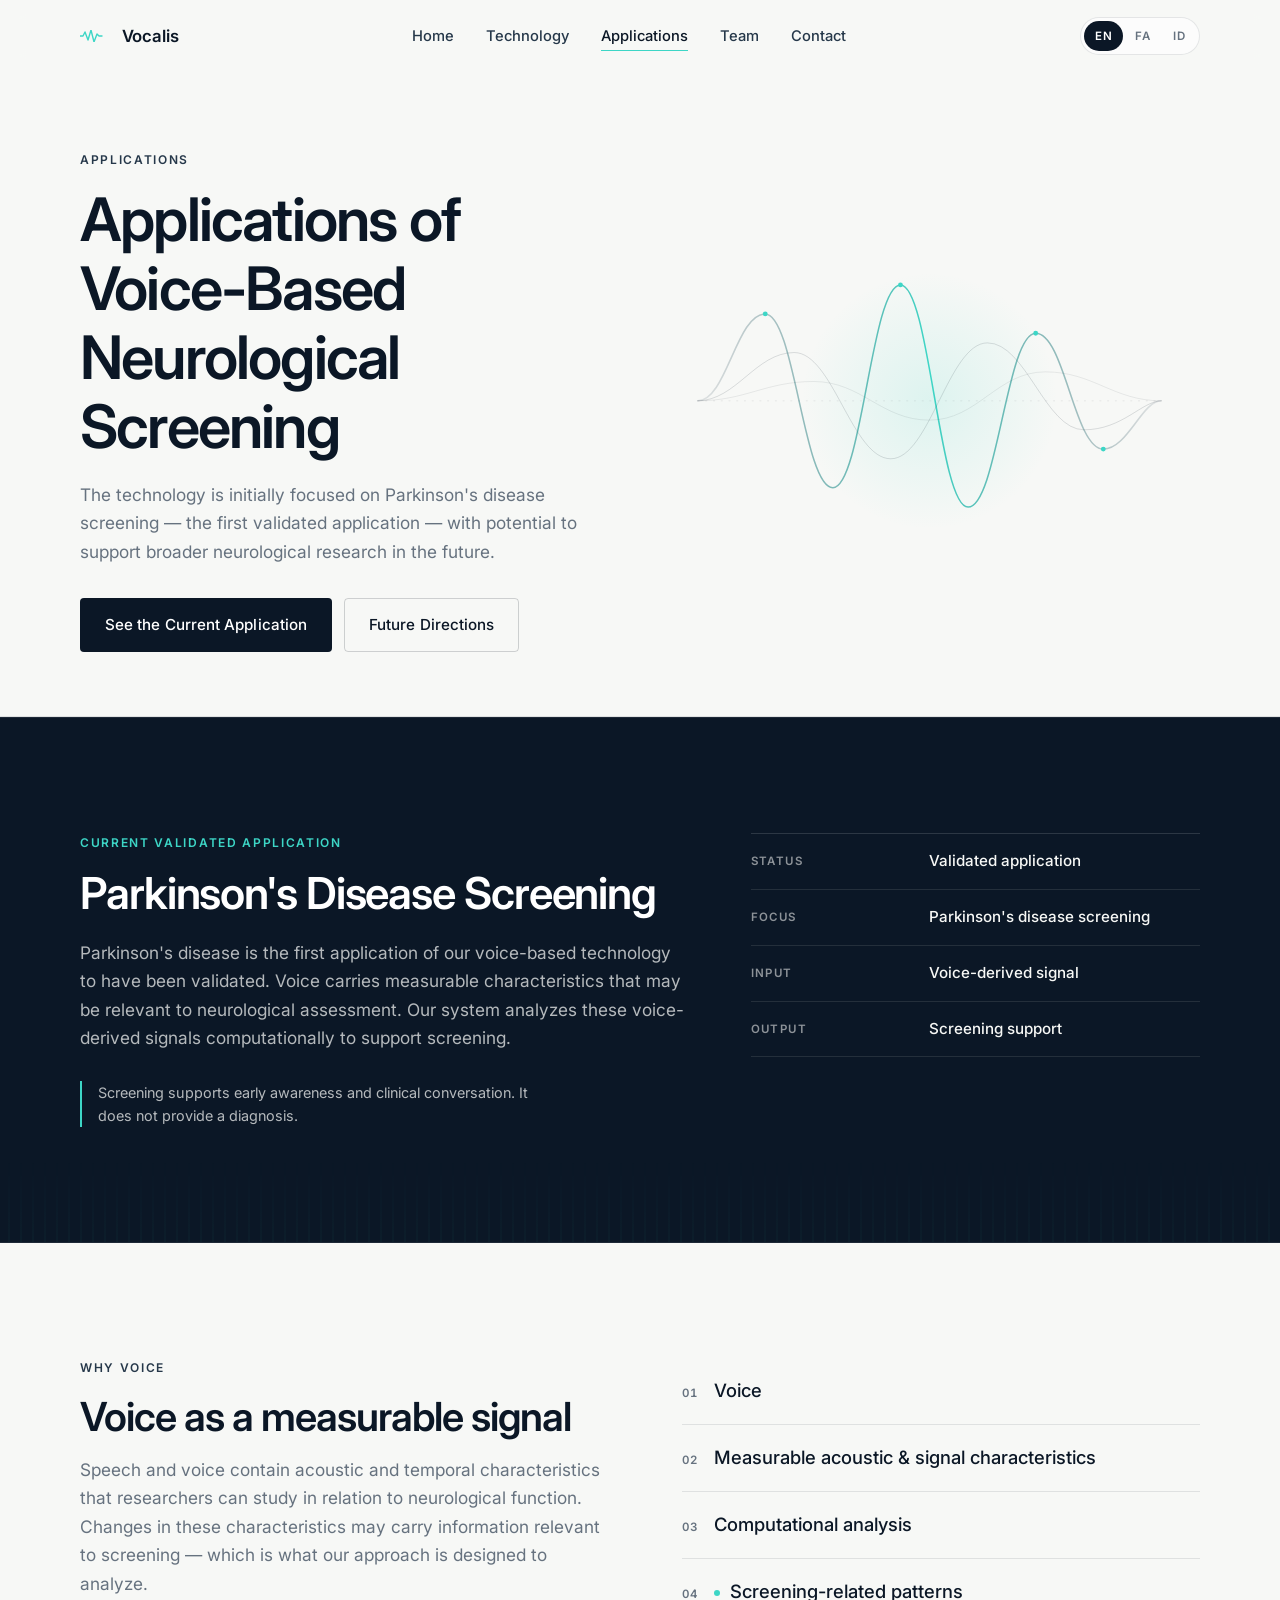
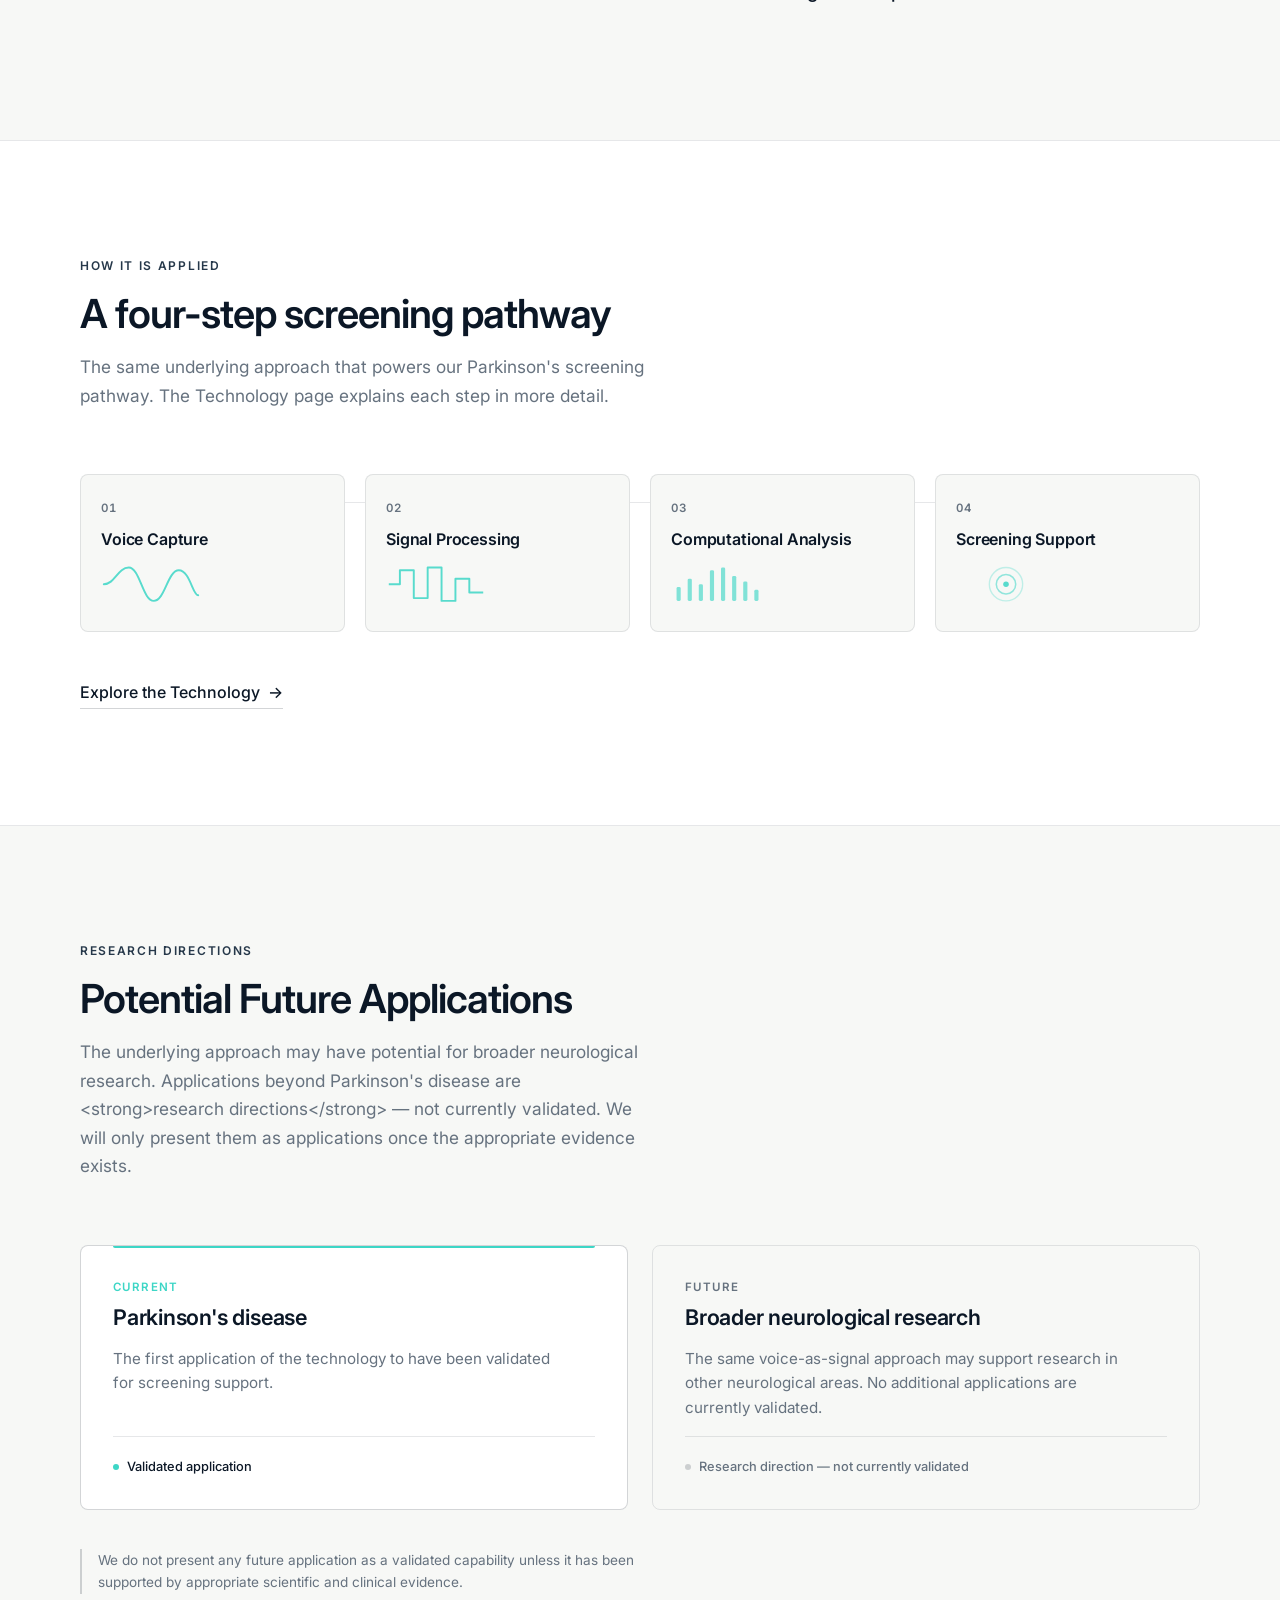
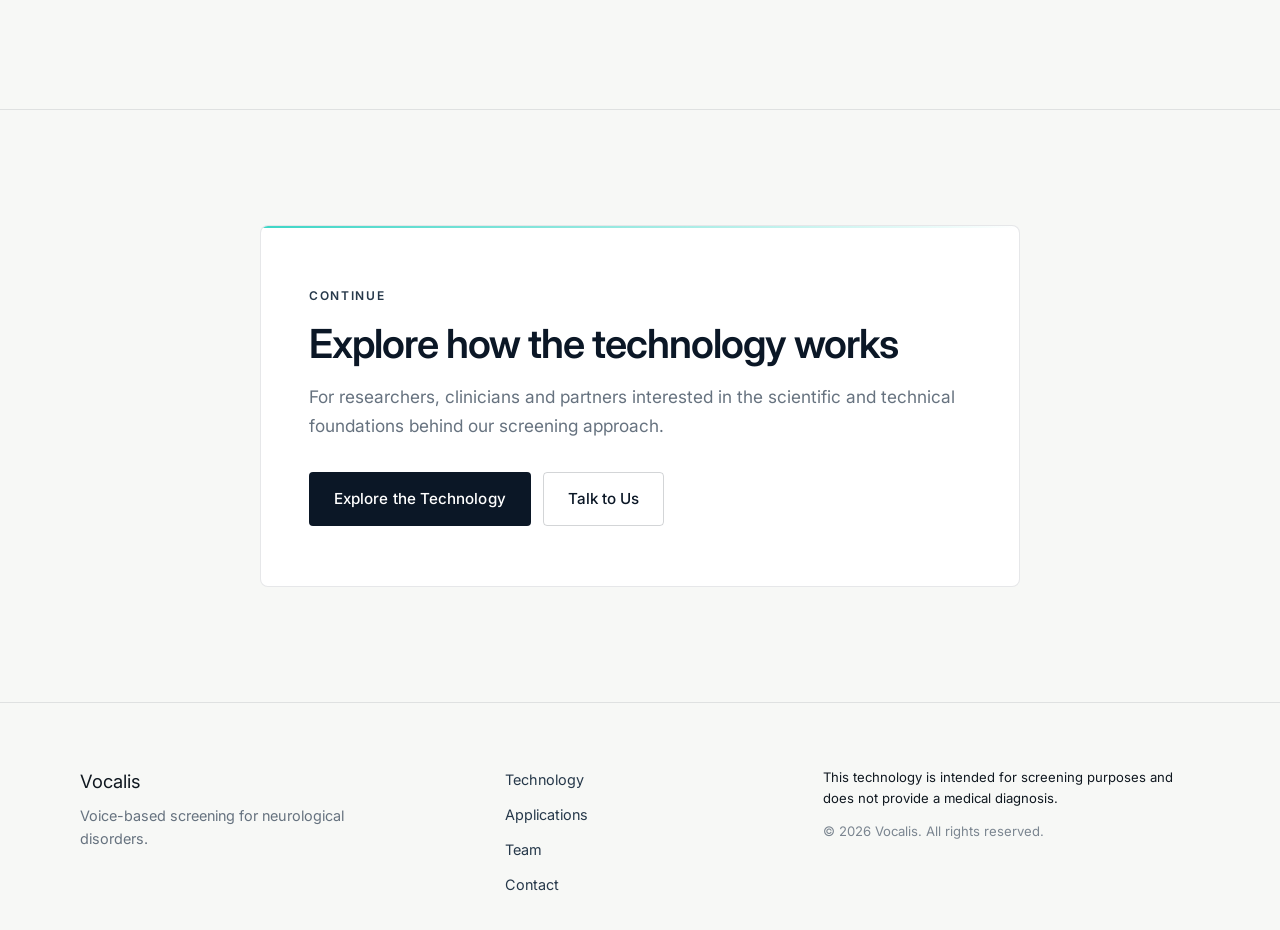
==== applications.html @ fb93f64c "implemented site with multi-language ability" ====
<!DOCTYPE html>
<html lang="en" dir="ltr">
<head>
  <meta charset="UTF-8" />
  <meta name="viewport" content="width=device-width, initial-scale=1.0" />

  <title data-i18n="meta.applicationsTitle">Applications — Voice-Based Neurological Screening</title>
  <meta name="description" data-i18n-attr="content" data-i18n="meta.applicationsDescription"
        content="Parkinson's disease is the first validated application of our voice-based neurological screening technology, with broader neurological research as a future direction." />

  <meta property="og:type" content="website" />
  <meta property="og:title" data-i18n-attr="content" data-i18n="meta.applicationsTitle"
        content="Applications — Voice-Based Neurological Screening" />
  <meta property="og:description" data-i18n-attr="content" data-i18n="meta.applicationsDescription"
        content="Parkinson's disease is the first validated application, with broader neurological research as a future direction." />
  <meta property="og:image" content="/assets/og-cover.png" />
  <meta name="twitter:card" content="summary_large_image" />

  <link rel="preconnect" href="https://fonts.googleapis.com" />
  <link rel="preconnect" href="https://fonts.gstatic.com" crossorigin />
  <link
    href="https://fonts.googleapis.com/css2?family=Inter:wght@400;500;600;700&family=Vazirmatn:wght@400;500;600;700&display=swap"
    rel="stylesheet"
  />

  <link rel="stylesheet" href="/css/global.css" />
  <link rel="stylesheet" href="/css/applications.css" />
</head>

<body>
  <a class="skip-link" href="#main" data-i18n="a11y.skip">Skip to content</a>

  <header class="site-header" id="siteHeader">
    <div class="container header-inner">
      <a class="brand" href="/" aria-label="Home">
        <span class="brand-mark" aria-hidden="true">
          <svg viewBox="0 0 32 12" width="32" height="12" fill="none">
            <path d="M0 6h3l2-4 3 8 3-10 3 12 3-8 2 2h3" stroke="currentColor" stroke-width="1.4" stroke-linecap="round" stroke-linejoin="round"/>
          </svg>
        </span>
        <span class="brand-name">Vocalis</span>
      </a>

      <nav class="primary-nav" aria-label="Primary">
        <ul class="nav-list">
          <li><a href="/" data-i18n="nav.home">Home</a></li>
          <li><a href="/technology.html" data-i18n="nav.technology">Technology</a></li>
          <li><a href="/applications.html" data-i18n="nav.applications" aria-current="page">Applications</a></li>
          <li><a href="/team.html" data-i18n="nav.team">Team</a></li>
          <li><a href="/contact.html" data-i18n="nav.contact">Contact</a></li>
        </ul>
      </nav>

      <div class="header-actions">
        <div class="lang-switcher" role="group" aria-label="Language">
          <button type="button" class="lang-btn" data-lang="en" aria-pressed="true">EN</button>
          <button type="button" class="lang-btn" data-lang="fa" aria-pressed="false">FA</button>
          <button type="button" class="lang-btn" data-lang="id" aria-pressed="false">ID</button>
        </div>

        <button
          type="button"
          class="menu-toggle"
          id="menuToggle"
          aria-expanded="false"
          aria-controls="mobileMenu"
          aria-label="Menu"
        >
          <span></span><span></span><span></span>
        </button>
      </div>
    </div>

    <div class="mobile-menu" id="mobileMenu" hidden>
      <nav aria-label="Mobile">
        <ul>
          <li><a href="/" data-i18n="nav.home">Home</a></li>
          <li><a href="/technology.html" data-i18n="nav.technology">Technology</a></li>
          <li><a href="/applications.html" data-i18n="nav.applications" aria-current="page">Applications</a></li>
          <li><a href="/team.html" data-i18n="nav.team">Team</a></li>
          <li><a href="/contact.html" data-i18n="nav.contact">Contact</a></li>
        </ul>
      </nav>
    </div>
  </header>

  <main id="main">

    <!-- 1. HERO -->
    <section class="apps-hero" aria-labelledby="apps-hero-title">
      <div class="container apps-hero-inner">
        <div class="apps-hero-copy">
          <p class="eyebrow" data-i18n="applications.hero.eyebrow">Applications</p>
          <h1 id="apps-hero-title" data-i18n="applications.hero.title">
            Applications of Voice-Based Neurological Screening
          </h1>
          <p class="lead" data-i18n="applications.hero.description">
            The technology is initially focused on Parkinson's disease screening — the first
            validated application — with potential to support broader neurological research
            in the future.
          </p>

          <div class="apps-hero-actions">
            <a class="btn btn-primary" href="#current-application" data-i18n="applications.hero.ctaPrimary">
              See the Current Application
            </a>
            <a class="btn btn-ghost" href="#future-directions" data-i18n="applications.hero.ctaSecondary">
              Future Directions
            </a>
          </div>
        </div>

        <div class="apps-hero-visual" aria-hidden="true">
          <svg class="apps-signal" viewBox="0 0 560 420" preserveAspectRatio="xMidYMid meet">
            <defs>
              <linearGradient id="appsGrad" x1="0" y1="0" x2="1" y2="0">
                <stop offset="0%"   stop-color="#26384A" stop-opacity="0.10" />
                <stop offset="50%"  stop-color="#3DD6C6" stop-opacity="1" />
                <stop offset="100%" stop-color="#26384A" stop-opacity="0.10" />
              </linearGradient>
              <radialGradient id="appsGlow" cx="50%" cy="50%" r="50%">
                <stop offset="0%"  stop-color="#3DD6C6" stop-opacity="0.14" />
                <stop offset="70%" stop-color="#3DD6C6" stop-opacity="0" />
              </radialGradient>
            </defs>

            <circle cx="280" cy="210" r="190" fill="url(#appsGlow)" />

            <!-- baseline -->
            <line x1="40" y1="210" x2="520" y2="210" stroke="#0B1726" stroke-opacity="0.08" stroke-dasharray="2 6" />

            <!-- main signal -->
            <path class="app-wave app-wave-1"
              d="M40,210 C70,210 80,120 110,120 C140,120 150,300 180,300 C210,300 220,90 250,90 C280,90 290,320 320,320 C350,320 360,140 390,140 C420,140 430,260 460,260 C485,260 500,210 520,210"
              fill="none" stroke="url(#appsGrad)" stroke-width="1.6" stroke-linecap="round" />

            <!-- echo lines -->
            <path class="app-wave app-wave-2"
              d="M40,210 C80,210 100,160 140,160 C180,160 200,270 240,270 C280,270 300,150 340,150 C380,150 400,240 440,240 C480,240 500,210 520,210"
              fill="none" stroke="#0B1726" stroke-opacity="0.14" stroke-width="1" stroke-linecap="round" />

            <path class="app-wave app-wave-3"
              d="M40,210 C90,210 110,190 160,190 C210,190 230,230 280,230 C330,230 350,180 400,180 C450,180 470,210 520,210"
              fill="none" stroke="#0B1726" stroke-opacity="0.08" stroke-width="1" stroke-linecap="round" />

            <!-- sample nodes -->
            <circle cx="110" cy="120" r="2.5" fill="#3DD6C6" />
            <circle cx="250" cy="90"  r="2.5" fill="#3DD6C6" />
            <circle cx="390" cy="140" r="2.5" fill="#3DD6C6" />
            <circle cx="460" cy="260" r="2.5" fill="#3DD6C6" />
          </svg>
        </div>
      </div>
    </section>

    <!-- 2. CURRENT VALIDATED APPLICATION (dark contrast anchor) -->
    <section class="apps-current reveal" id="current-application" aria-labelledby="current-title">
      <div class="container apps-current-inner">
        <div class="apps-current-copy">
          <p class="eyebrow eyebrow--accent" data-i18n="applications.current.eyebrow">
            Current Validated Application
          </p>
          <h2 id="current-title" data-i18n="applications.current.title">
            Parkinson's Disease Screening
          </h2>
          <p class="lead lead--onDark" data-i18n="applications.current.description">
            Parkinson's disease is the first application of our voice-based technology to
            have been validated. Voice carries measurable characteristics that may be
            relevant to neurological assessment. Our system analyzes these voice-derived
            signals computationally to support screening.
          </p>
          <p class="apps-current-note" data-i18n="applications.current.note">
            Screening supports early awareness and clinical conversation. It does not
            provide a diagnosis.
          </p>
        </div>

        <div class="apps-current-meta" role="list" aria-label="Application summary">
          <div class="meta-row" role="listitem">
            <span class="meta-key" data-i18n="applications.current.metaStatusKey">Status</span>
            <span class="meta-val" data-i18n="applications.current.metaStatusValue">Validated application</span>
          </div>
          <div class="meta-row" role="listitem">
            <span class="meta-key" data-i18n="applications.current.metaFocusKey">Focus</span>
            <span class="meta-val" data-i18n="applications.current.metaFocusValue">Parkinson's disease screening</span>
          </div>
          <div class="meta-row" role="listitem">
            <span class="meta-key" data-i18n="applications.current.metaInputKey">Input</span>
            <span class="meta-val" data-i18n="applications.current.metaInputValue">Voice-derived signal</span>
          </div>
          <div class="meta-row" role="listitem">
            <span class="meta-key" data-i18n="applications.current.metaOutputKey">Output</span>
            <span class="meta-val" data-i18n="applications.current.metaOutputValue">Screening support</span>
          </div>
        </div>
      </div>
    </section>

    <!-- 3. WHY VOICE / WHY PARKINSON'S -->
    <section class="apps-why reveal" aria-labelledby="why-title">
      <div class="container">
        <div class="apps-why-inner">
          <div class="apps-why-copy">
            <p class="eyebrow" data-i18n="applications.whyVoice.eyebrow">Why Voice</p>
            <h2 id="why-title" data-i18n="applications.whyVoice.title">
              Voice as a measurable signal
            </h2>
            <p class="lead" data-i18n="applications.whyVoice.description">
              Speech and voice contain acoustic and temporal characteristics that
              researchers can study in relation to neurological function. Changes in these
              characteristics may carry information relevant to screening — which is what
              our approach is designed to analyze.
            </p>
          </div>

          <ol class="why-chain" aria-label="Voice to screening-related patterns">
            <li class="chain-node">
              <span class="chain-index">01</span>
              <span class="chain-label" data-i18n="applications.whyVoice.chain1">Voice</span>
            </li>
            <li class="chain-connector" aria-hidden="true"></li>
            <li class="chain-node">
              <span class="chain-index">02</span>
              <span class="chain-label" data-i18n="applications.whyVoice.chain2">
                Measurable acoustic &amp; signal characteristics
              </span>
            </li>
            <li class="chain-connector" aria-hidden="true"></li>
            <li class="chain-node">
              <span class="chain-index">03</span>
              <span class="chain-label" data-i18n="applications.whyVoice.chain3">Computational analysis</span>
            </li>
            <li class="chain-connector" aria-hidden="true"></li>
            <li class="chain-node chain-node--accent">
              <span class="chain-index">04</span>
              <span class="chain-label" data-i18n="applications.whyVoice.chain4">
                Screening-related patterns
              </span>
            </li>
          </ol>
        </div>
      </div>
    </section>

    <!-- 4. HOW THE TECHNOLOGY IS APPLIED -->
    <section class="apps-workflow reveal" aria-labelledby="workflow-title">
      <div class="container">
        <div class="section-head">
          <p class="eyebrow" data-i18n="applications.workflow.eyebrow">How It Is Applied</p>
          <h2 id="workflow-title" data-i18n="applications.workflow.title">
            A four-step screening pathway
          </h2>
          <p class="lead narrow" data-i18n="applications.workflow.description">
            The same underlying approach that powers our Parkinson's screening pathway.
            The Technology page explains each step in more detail.
          </p>
        </div>

        <ol class="app-steps" aria-label="Screening pathway">
          <li class="app-step" data-appstep="1">
            <div class="app-step-index">01</div>
            <h3 class="app-step-title" data-i18n="applications.workflow.steps.capture">Voice Capture</h3>
            <div class="app-step-glyph" aria-hidden="true">
              <svg viewBox="0 0 72 32" width="72" height="32">
                <path class="app-step-wave"
                      d="M2,16 C10,16 12,4 20,4 C28,4 30,28 38,28 C46,28 48,6 56,6 C64,6 66,24 70,24"
                      fill="none" stroke="currentColor" stroke-width="1.4" stroke-linecap="round" />
              </svg>
            </div>
          </li>

          <li class="app-step" data-appstep="2">
            <div class="app-step-index">02</div>
            <h3 class="app-step-title" data-i18n="applications.workflow.steps.processing">Signal Processing</h3>
            <div class="app-step-glyph" aria-hidden="true">
              <svg viewBox="0 0 72 32" width="72" height="32">
                <path class="app-step-wave"
                      d="M2,16 L10,16 L10,6 L20,6 L20,26 L30,26 L30,4 L40,4 L40,28 L50,28 L50,12 L60,12 L60,22 L70,22"
                      fill="none" stroke="currentColor" stroke-width="1.4" stroke-linejoin="round" />
              </svg>
            </div>
          </li>

          <li class="app-step" data-appstep="3">
            <div class="app-step-index">03</div>
            <h3 class="app-step-title" data-i18n="applications.workflow.steps.analysis">Computational Analysis</h3>
            <div class="app-step-glyph" aria-hidden="true">
              <svg viewBox="0 0 72 32" width="72" height="32">
                <g fill="currentColor" opacity="0.75">
                  <rect x="4"  y="18" width="3" height="10" rx="1"/>
                  <rect x="12" y="12" width="3" height="16" rx="1"/>
                  <rect x="20" y="16" width="3" height="12" rx="1"/>
                  <rect x="28" y="6"  width="3" height="22" rx="1"/>
                  <rect x="36" y="4"  width="3" height="24" rx="1"/>
                  <rect x="44" y="10" width="3" height="18" rx="1"/>
                  <rect x="52" y="14" width="3" height="14" rx="1"/>
                  <rect x="60" y="20" width="3" height="8"  rx="1"/>
                </g>
              </svg>
            </div>
          </li>

          <li class="app-step" data-appstep="4">
            <div class="app-step-index">04</div>
            <h3 class="app-step-title" data-i18n="applications.workflow.steps.screening">Screening Support</h3>
            <div class="app-step-glyph" aria-hidden="true">
              <svg viewBox="0 0 72 32" width="72" height="32">
                <circle cx="36" cy="16" r="12" fill="none" stroke="currentColor" stroke-width="1" opacity="0.35" />
                <circle cx="36" cy="16" r="7"  fill="none" stroke="currentColor" stroke-width="1.1" opacity="0.65" />
                <circle cx="36" cy="16" r="2"  fill="#3DD6C6" />
              </svg>
            </div>
          </li>
        </ol>

        <div class="apps-workflow-cta">
          <a class="link-arrow" href="/technology.html" data-i18n="applications.workflow.cta">
            Explore the Technology
          </a>
        </div>
      </div>
    </section>

    <!-- 5. FUTURE RESEARCH DIRECTIONS (explicitly not validated) -->
    <section class="apps-future reveal" id="future-directions" aria-labelledby="future-title">
      <div class="container">
        <div class="section-head">
          <p class="eyebrow" data-i18n="applications.future.eyebrow">Research Directions</p>
          <h2 id="future-title" data-i18n="applications.future.title">
            Potential Future Applications
          </h2>
          <p class="lead narrow" data-i18n="applications.future.description">
            The underlying approach may have potential for broader neurological research.
            Applications beyond Parkinson's disease are <strong>research directions</strong> —
            not currently validated. We will only present them as applications once the
            appropriate evidence exists.
          </p>
        </div>

        <div class="apps-future-grid" role="list" aria-label="Current vs future applications">
          <article class="future-card future-card--current" role="listitem">
            <header class="future-card-head">
              <span class="future-card-tag" data-i18n="applications.future.currentTag">Current</span>
              <h3 class="future-card-title" data-i18n="applications.future.currentTitle">
                Parkinson's disease
              </h3>
            </header>
            <p class="future-card-text" data-i18n="applications.future.currentText">
              The first application of the technology to have been validated for screening support.
            </p>
            <span class="future-card-status future-card-status--current"
                  data-i18n="applications.future.currentStatus">
              Validated application
            </span>
          </article>

          <article class="future-card" role="listitem">
            <header class="future-card-head">
              <span class="future-card-tag" data-i18n="applications.future.futureTag">Future</span>
              <h3 class="future-card-title" data-i18n="applications.future.futureTitle">
                Broader neurological research
              </h3>
            </header>
            <p class="future-card-text" data-i18n="applications.future.futureText">
              The same voice-as-signal approach may support research in other neurological
              areas. No additional applications are currently validated.
            </p>
            <span class="future-card-status" data-i18n="applications.future.futureStatus">
              Research direction — not currently validated
            </span>
          </article>
        </div>

        <p class="apps-future-footnote" data-i18n="applications.future.footnote">
          We do not present any future application as a validated capability unless it has
          been supported by appropriate scientific and clinical evidence.
        </p>
      </div>
    </section>

    <!-- 6. FINAL CTA -->
    <section class="apps-cta reveal" aria-labelledby="apps-cta-title">
      <div class="container">
        <div class="apps-cta-inner">
          <p class="eyebrow" data-i18n="applications.cta.eyebrow">Continue</p>
          <h2 id="apps-cta-title" data-i18n="applications.cta.title">
            Explore how the technology works
          </h2>
          <p class="lead" data-i18n="applications.cta.description">
            For researchers, clinicians and partners interested in the scientific and
            technical foundations behind our screening approach.
          </p>
          <div class="apps-cta-actions">
            <a class="btn btn-primary" href="/technology.html" data-i18n="applications.cta.technology">
              Explore the Technology
            </a>
            <a class="btn btn-ghost" href="/contact.html" data-i18n="applications.cta.contact">
              Talk to Us
            </a>
          </div>
        </div>
      </div>
    </section>

  </main>

  <footer class="site-footer">
    <div class="container footer-inner">
      <div class="footer-brand">
        <span class="brand-name">Vocalis</span>
        <p class="footer-tag" data-i18n="footer.tagline">
          Voice-based screening for neurological disorders.
        </p>
      </div>

      <nav class="footer-nav" aria-label="Footer">
        <ul>
          <li><a href="/technology.html" data-i18n="nav.technology">Technology</a></li>
          <li><a href="/applications.html" data-i18n="nav.applications">Applications</a></li>
          <li><a href="/team.html" data-i18n="nav.team">Team</a></li>
          <li><a href="/contact.html" data-i18n="nav.contact">Contact</a></li>
        </ul>
      </nav>

      <div class="footer-legal">
        <p data-i18n="footer.disclaimer">
          This technology is intended for screening purposes and does not provide a medical diagnosis.
        </p>
        <p class="footer-copy">
          © <span id="year"></span> Vocalis. <span data-i18n="footer.rights">All rights reserved.</span>
        </p>
      </div>
    </div>
  </footer>

  <script src="/js/language.js" defer></script>
  <script src="/js/main.js" defer></script>

  <!-- Scoped stagger for the workflow steps (mirrors the Technology page pattern). -->
  <script>
    (function () {
      "use strict";
      var steps = document.querySelectorAll("[data-appstep]");
      if (!steps.length) return;

      var reduce = window.matchMedia("(prefers-reduced-motion: reduce)").matches;
      if (reduce || !("IntersectionObserver" in window)) {
        steps.forEach(function (el) { el.classList.add("is-visible"); });
        return;
      }

      var io = new IntersectionObserver(function (entries) {
        entries.forEach(function (entry) {
          if (!entry.isIntersecting) return;
          var el = entry.target;
          var i = parseInt(el.dataset.appstep, 10) || 1;
          var delay = Math.min(i - 1, 3) * 110;
          setTimeout(function () { el.classList.add("is-visible"); }, delay);
          io.unobserve(el);
        });
      }, { rootMargin: "0px 0px -8% 0px", threshold: 0.15 });

      steps.forEach(function (el) { io.observe(el); });
    })();
  </script>
</body>
</html>
---- css/global.css ----
/* =========================================================
   Global — reset, tokens, typography, layout primitives
   ========================================================= */

*, *::before, *::after { box-sizing: border-box; }

html, body, h1, h2, h3, h4, p, ul, ol, li, figure, blockquote {
  margin: 0;
  padding: 0;
}

ul, ol { list-style: none; }

img, svg, video { display: block; max-width: 100%; }

a { color: inherit; text-decoration: none; }

button {
  font: inherit;
  color: inherit;
  background: none;
  border: 0;
  cursor: pointer;
}

/* ---------- Tokens ---------- */
:root {
  --bg:            #F7F8F6;
  --bg-elevated:   #FFFFFF;
  --ink:           #101820;
  --ink-strong:    #0B1726;
  --ink-soft:      #26384A;
  --muted:         #66727F;
  --line:          rgba(11, 23, 38, 0.10);
  --line-strong:   rgba(11, 23, 38, 0.18);
  --accent:        #3DD6C6;
  --accent-ink:    #0B1726;

  --radius-sm: 4px;
  --radius-md: 8px;

  --container: 1200px;
  --gutter: clamp(1.25rem, 4vw, 2.5rem);

  --section-y: clamp(4.5rem, 9vw, 8rem);

  --font-sans: "Inter", "Plus Jakarta Sans", system-ui, -apple-system, Segoe UI, Roboto, sans-serif;
  --font-fa:   "Vazirmatn", "Inter", system-ui, Tahoma, sans-serif;

  --ease: cubic-bezier(0.22, 0.61, 0.36, 1);
}

/* ---------- Base ---------- */
html {
  -webkit-text-size-adjust: 100%;
  scroll-behavior: smooth;
}

body {
  background: var(--bg);
  color: var(--ink);
  font-family: var(--font-sans);
  font-size: 16px;
  line-height: 1.6;
  font-weight: 400;
  -webkit-font-smoothing: antialiased;
  text-rendering: optimizeLegibility;
  min-height: 100vh;
}

/* Persian typography — larger size compensates for Persian scale */
html[lang="fa"] body {
  font-family: var(--font-fa);
  font-size: 17px;
  line-height: 1.75;
}

/* ---------- Typography ---------- */
h1, h2, h3, h4 {
  color: var(--ink-strong);
  font-weight: 600;
  letter-spacing: -0.02em;
  line-height: 1.15;
}

h1 { font-size: clamp(2.1rem, 5.2vw, 3.75rem); letter-spacing: -0.03em; }
h2 { font-size: clamp(1.65rem, 3.4vw, 2.5rem); letter-spacing: -0.025em; }
h3 { font-size: clamp(1.05rem, 1.6vw, 1.2rem); }

p { color: var(--ink); }

.lead {
  color: var(--muted);
  font-size: clamp(1rem, 1.35vw, 1.125rem);
  line-height: 1.65;
  max-width: 60ch;
}

.lead.narrow { max-width: 52ch; }

.eyebrow {
  font-size: 0.75rem;
  font-weight: 600;
  letter-spacing: 0.14em;
  text-transform: uppercase;
  color: var(--ink-soft);
  margin-block-end: 1rem;
}

html[lang="fa"] .eyebrow {
  letter-spacing: 0.02em;
  text-transform: none;
  font-size: 0.85rem;
}

.link-arrow {
  display: inline-flex;
  align-items: center;
  gap: 0.5rem;
  font-weight: 500;
  color: var(--ink-strong);
  border-block-end: 1px solid var(--line-strong);
  padding-block-end: 0.2rem;
  transition: color 0.2s var(--ease), border-color 0.2s var(--ease);
}

.link-arrow::after {
  content: "→";
  display: inline-block;
  transition: transform 0.25s var(--ease);
}

html[dir="rtl"] .link-arrow::after { content: "←"; }

.link-arrow:hover { color: var(--accent); border-color: var(--accent); }
.link-arrow:hover::after { transform: translateX(4px); }
html[dir="rtl"] .link-arrow:hover::after { transform: translateX(-4px); }

/* ---------- Layout ---------- */
.container {
  width: 100%;
  max-width: var(--container);
  margin-inline: auto;
  padding-inline: var(--gutter);
}

section { padding-block: var(--section-y); }

/* ---------- Buttons ---------- */
.btn {
  display: inline-flex;
  align-items: center;
  justify-content: center;
  gap: 0.5rem;
  padding: 0.85rem 1.5rem;
  border-radius: var(--radius-sm);
  font-size: 0.95rem;
  font-weight: 500;
  letter-spacing: 0.005em;
  border: 1px solid transparent;
  transition: background-color 0.2s var(--ease), color 0.2s var(--ease),
              border-color 0.2s var(--ease), transform 0.2s var(--ease);
  white-space: nowrap;
}

.btn-primary {
  background: var(--ink-strong);
  color: #fff;
}
.btn-primary:hover {
  background: var(--ink);
  transform: translateY(-1px);
}

.btn-ghost {
  background: transparent;
  color: var(--ink-strong);
  border-color: var(--line-strong);
}
.btn-ghost:hover {
  border-color: var(--ink-strong);
  background: rgba(11, 23, 38, 0.03);
}

.btn:focus-visible,
a:focus-visible,
button:focus-visible {
  outline: 2px solid var(--accent);
  outline-offset: 3px;
  border-radius: 3px;
}

/* ---------- Skip link ---------- */
.skip-link {
  position: absolute;
  inset-block-start: -100px;
  inset-inline-start: 1rem;
  background: var(--ink-strong);
  color: #fff;
  padding: 0.6rem 1rem;
  border-radius: var(--radius-sm);
  z-index: 1000;
  transition: inset-block-start 0.2s var(--ease);
}
.skip-link:focus { inset-block-start: 1rem; }

/* ---------- Header ---------- */
.site-header {
  position: sticky;
  inset-block-start: 0;
  z-index: 100;
  background: rgba(247, 248, 246, 0.85);
  backdrop-filter: saturate(140%) blur(12px);
  -webkit-backdrop-filter: saturate(140%) blur(12px);
  border-block-end: 1px solid transparent;
  transition: border-color 0.25s var(--ease), background-color 0.25s var(--ease);
}

.site-header.is-scrolled {
  border-block-end-color: var(--line);
  background: rgba(247, 248, 246, 0.94);
}

.header-inner {
  display: flex;
  align-items: center;
  justify-content: space-between;
  gap: 1.5rem;
  min-height: 72px;
}

.brand {
  display: inline-flex;
  align-items: center;
  gap: 0.6rem;
  font-weight: 600;
  color: var(--ink-strong);
  letter-spacing: -0.01em;
}

.brand-mark { color: var(--accent); display: inline-flex; }
.brand-name { font-size: 1.05rem; }

.primary-nav { display: none; }
@media (min-width: 900px) {
  .primary-nav { display: block; }
}

.nav-list {
  display: flex;
  gap: 2rem;
  align-items: center;
}

.nav-list a {
  font-size: 0.92rem;
  color: var(--ink-soft);
  font-weight: 500;
  position: relative;
  transition: color 0.2s var(--ease);
}

.nav-list a:hover,
.nav-list a[aria-current="page"] { color: var(--ink-strong); }

.nav-list a[aria-current="page"]::after {
  content: "";
  position: absolute;
  inset-inline: 0;
  inset-block-end: -6px;
  height: 1px;
  background: var(--accent);
}

.header-actions {
  display: flex;
  align-items: center;
  gap: 0.75rem;
}

/* ---------- Language switcher ---------- */
.lang-switcher {
  display: inline-flex;
  align-items: center;
  gap: 2px;
  padding: 3px;
  border: 1px solid var(--line);
  border-radius: 999px;
  background: rgba(255, 255, 255, 0.6);
}

.lang-btn {
  font-size: 0.72rem;
  font-weight: 600;
  letter-spacing: 0.06em;
  padding: 0.35rem 0.65rem;
  border-radius: 999px;
  color: var(--muted);
  transition: color 0.2s var(--ease), background-color 0.2s var(--ease);
}

.lang-btn:hover { color: var(--ink-strong); }

.lang-btn[aria-pressed="true"] {
  background: var(--ink-strong);
  color: #fff;
}

/* ---------- Mobile menu ---------- */
.menu-toggle {
  display: inline-flex;
  flex-direction: column;
  justify-content: center;
  gap: 5px;
  width: 40px;
  height: 40px;
  border-radius: var(--radius-sm);
}
.menu-toggle span {
  display: block;
  height: 1.5px;
  width: 22px;
  margin-inline: auto;
  background: var(--ink-strong);
  transition: transform 0.25s var(--ease), opacity 0.2s var(--ease);
}
.menu-toggle[aria-expanded="true"] span:nth-child(1) { transform: translateY(6.5px) rotate(45deg); }
.menu-toggle[aria-expanded="true"] span:nth-child(2) { opacity: 0; }
.menu-toggle[aria-expanded="true"] span:nth-child(3) { transform: translateY(-6.5px) rotate(-45deg); }

@media (min-width: 900px) {
  .menu-toggle { display: none; }
}

.mobile-menu {
  border-block-start: 1px solid var(--line);
  background: var(--bg);
}
.mobile-menu[hidden] { display: none; }

.mobile-menu ul {
  display: flex;
  flex-direction: column;
  padding: 1rem var(--gutter) 1.5rem;
}

.mobile-menu a {
  display: block;
  padding: 0.9rem 0;
  font-size: 1.05rem;
  font-weight: 500;
  color: var(--ink-strong);
  border-block-end: 1px solid var(--line);
}
.mobile-menu li:last-child a { border-block-end: 0; }

@media (min-width: 900px) {
  .mobile-menu { display: none !important; }
}

/* ---------- Footer ---------- */
.site-footer {
  border-block-start: 1px solid var(--line);
  padding-block: clamp(3rem, 5vw, 4.5rem) 2rem;
  background: var(--bg);
}

.footer-inner {
  display: grid;
  grid-template-columns: 1fr;
  gap: 2rem;
}

@media (min-width: 720px) {
  .footer-inner {
    grid-template-columns: 1.4fr 1fr 1.4fr;
    gap: 3rem;
    align-items: start;
  }
}

.footer-brand .brand-name { font-size: 1.15rem; }
.footer-tag {
  margin-block-start: 0.5rem;
  color: var(--muted);
  font-size: 0.9rem;
  max-width: 32ch;
}

.footer-nav ul {
  display: flex;
  flex-direction: column;
  gap: 0.6rem;
}
.footer-nav a {
  color: var(--ink-soft);
  font-size: 0.9rem;
  transition: color 0.2s var(--ease);
}
.footer-nav a:hover { color: var(--ink-strong); }

.footer-legal {
  font-size: 0.82rem;
  color: var(--muted);
  line-height: 1.6;
}
.footer-legal p + p { margin-block-start: 0.75rem; }
.footer-copy { color: var(--muted); opacity: 0.85; }

/* ---------- RTL adjustments ---------- */
html[dir="rtl"] .nav-list a[aria-current="page"]::after { /* fine as-is with inset-inline */ }
html[dir="rtl"] .brand-mark svg { transform: scaleX(-1); }

/* ---------- Reveal / motion ---------- */
.reveal {
  opacity: 0;
  transform: translateY(18px);
  transition: opacity 0.7s var(--ease), transform 0.7s var(--ease);
}
.reveal.is-visible {
  opacity: 1;
  transform: translateY(0);
}

@media (prefers-reduced-motion: reduce) {
  *, *::before, *::after {
    animation-duration: 0.001ms !important;
    animation-iteration-count: 1 !important;
    transition-duration: 0.001ms !important;
    scroll-behavior: auto !important;
  }
  .reveal { opacity: 1; transform: none; }
}
---- css/applications.css ----
/* =========================================================
   Applications page — section-specific styles
   Depends on tokens/primitives in /css/global.css
   ========================================================= */

/* ---------- Shared helpers on this page ---------- */
.eyebrow--accent { color: var(--accent); }

.lead--onDark {
  color: rgba(247, 248, 246, 0.72);
}

/* =========================================================
   1. HERO
   ========================================================= */
.apps-hero {
  padding-block: clamp(3rem, 6vw, 6rem) clamp(3rem, 5vw, 5.5rem);
  border-block-end: 1px solid var(--line);
  overflow: hidden;
}

.apps-hero-inner {
  display: grid;
  grid-template-columns: 1fr;
  gap: clamp(2rem, 4vw, 3.5rem);
  align-items: center;
}

@media (min-width: 900px) {
  .apps-hero-inner {
    grid-template-columns: minmax(0, 1fr) minmax(0, 1.05fr);
    gap: clamp(3rem, 5vw, 5rem);
  }
}

.apps-hero-copy h1 {
  margin-block: 0.5rem 1.25rem;
  max-width: 20ch;
}
html[lang="fa"] .apps-hero-copy h1 { max-width: 24ch; }

.apps-hero-copy .lead {
  margin-block-end: 2rem;
  max-width: 54ch;
}

.apps-hero-actions {
  display: flex;
  flex-wrap: wrap;
  gap: 0.75rem;
}

/* Hero visual */
.apps-hero-visual {
  width: 100%;
  max-width: 620px;
  margin-inline: auto;
  aspect-ratio: 4 / 3;
  position: relative;
}

.apps-signal {
  width: 100%;
  height: 100%;
  overflow: visible;
}

.app-wave {
  stroke-dasharray: 1600;
  stroke-dashoffset: 1600;
  animation: appDraw 2s var(--ease) forwards;
}
.app-wave-2 { animation-delay: 0.2s; }
.app-wave-3 { animation-delay: 0.4s; }

@keyframes appDraw {
  to { stroke-dashoffset: 0; }
}

@media (prefers-reduced-motion: reduce) {
  .app-wave { stroke-dashoffset: 0; animation: none; }
}

/* =========================================================
   2. CURRENT VALIDATED APPLICATION — dark anchor section
   ========================================================= */
.apps-current {
  background: var(--ink-strong);
  color: #F7F8F6;
  border-block: 1px solid rgba(247, 248, 246, 0.08);
  position: relative;
  overflow: hidden;
}

/* subtle signal trace behind the dark section */
.apps-current::before {
  content: "";
  position: absolute;
  inset-block-end: -60px;
  inset-inline-start: -5%;
  width: 110%;
  height: 160px;
  background:
    repeating-linear-gradient(
      to right,
      rgba(61, 214, 198, 0.06) 0 2px,
      transparent 2px 12px
    );
  mask-image: linear-gradient(to top, rgba(0,0,0,1), transparent 90%);
  -webkit-mask-image: linear-gradient(to top, rgba(0,0,0,1), transparent 90%);
  pointer-events: none;
}

.apps-current-inner {
  display: grid;
  grid-template-columns: 1fr;
  gap: clamp(2rem, 4vw, 4rem);
  align-items: start;
  position: relative;
  z-index: 1;
}

@media (min-width: 900px) {
  .apps-current-inner {
    grid-template-columns: minmax(0, 1.35fr) minmax(0, 1fr);
    gap: clamp(3rem, 5vw, 5rem);
  }
}

.apps-current h2 {
  color: #fff;
  margin-block: 0.5rem 1.25rem;
  font-size: clamp(1.8rem, 3.6vw, 2.75rem);
  letter-spacing: -0.025em;
  max-width: 22ch;
}

.apps-current-copy .lead {
  max-width: 56ch;
}

.apps-current-note {
  margin-block-start: 1.75rem;
  padding-inline-start: 1rem;
  border-inline-start: 2px solid var(--accent);
  color: rgba(247, 248, 246, 0.72);
  font-size: 0.9rem;
  line-height: 1.6;
  max-width: 52ch;
}

/* Metadata list */
.apps-current-meta {
  display: grid;
  gap: 0;
  border-block-start: 1px solid rgba(247, 248, 246, 0.14);
}

.meta-row {
  display: grid;
  grid-template-columns: minmax(90px, 0.6fr) 1fr;
  gap: 1rem;
  padding-block: 1rem;
  border-block-end: 1px solid rgba(247, 248, 246, 0.10);
}

.meta-key {
  font-size: 0.72rem;
  font-weight: 600;
  letter-spacing: 0.12em;
  text-transform: uppercase;
  color: rgba(247, 248, 246, 0.55);
  align-self: center;
}

.meta-val {
  font-size: 0.95rem;
  font-weight: 500;
  color: #F7F8F6;
  line-height: 1.5;
}

html[lang="fa"] .meta-key {
  letter-spacing: 0.02em;
  text-transform: none;
  font-size: 0.82rem;
}

/* =========================================================
   3. WHY VOICE / WHY PARKINSON'S
   ========================================================= */
.apps-why .apps-why-inner {
  display: grid;
  grid-template-columns: 1fr;
  gap: clamp(2.5rem, 5vw, 4rem);
  align-items: start;
}

@media (min-width: 900px) {
  .apps-why .apps-why-inner {
    grid-template-columns: minmax(0, 1fr) minmax(0, 1fr);
    gap: clamp(3rem, 6vw, 6rem);
  }
}

.apps-why h2 {
  margin-block: 0.5rem 1rem;
  max-width: 20ch;
}

.apps-why .lead {
  max-width: 52ch;
}

/* Chain diagram */
.why-chain {
  display: grid;
  grid-template-columns: 1fr;
  gap: 0;
  padding-inline-start: 0.25rem;
}

.chain-node {
  display: grid;
  grid-template-columns: auto 1fr;
  align-items: baseline;
  gap: 1rem;
  padding-block: 1.25rem;
  border-block-end: 1px solid var(--line);
}

.chain-node--accent {
  border-block-end: 0;
}

.chain-index {
  font-size: 0.72rem;
  font-weight: 600;
  letter-spacing: 0.08em;
  color: var(--muted);
  font-variant-numeric: tabular-nums;
}

.chain-label {
  font-size: clamp(1rem, 1.6vw, 1.15rem);
  font-weight: 500;
  color: var(--ink-strong);
  line-height: 1.4;
}

.chain-node--accent .chain-label {
  color: var(--ink-strong);
  position: relative;
  padding-inline-start: 1rem;
}
.chain-node--accent .chain-label::before {
  content: "";
  position: absolute;
  inset-block-start: 0.6em;
  inset-inline-start: 0;
  width: 6px;
  height: 6px;
  border-radius: 50%;
  background: var(--accent);
}

.chain-connector {
  display: none;
}

/* =========================================================
   4. HOW THE TECHNOLOGY IS APPLIED — workflow
   ========================================================= */
.apps-workflow {
  background: var(--bg-elevated);
  border-block: 1px solid var(--line);
}

.apps-workflow .section-head {
  max-width: 720px;
  margin-block-end: clamp(2.5rem, 5vw, 4rem);
}

.apps-workflow h2 { margin-block-end: 1rem; }

.app-steps {
  display: grid;
  grid-template-columns: 1fr;
  gap: 1rem;
  position: relative;
}

@media (min-width: 900px) {
  .app-steps {
    grid-template-columns: repeat(4, 1fr);
    gap: 1.25rem;
  }
  .app-steps::before {
    content: "";
    position: absolute;
    inset-block-start: 28px;
    inset-inline-start: 5%;
    inset-inline-end: 5%;
    height: 1px;
    background: var(--line);
    z-index: 0;
  }
}

.app-step {
  padding: 1.5rem 1.25rem 1.5rem;
  border: 1px solid var(--line);
  border-radius: var(--radius-md);
  background: var(--bg);
  position: relative;
  opacity: 0;
  transform: translateY(14px);
  transition: opacity 0.6s var(--ease), transform 0.6s var(--ease),
              border-color 0.25s var(--ease);
  display: flex;
  flex-direction: column;
  gap: 0.75rem;
}

.app-step.is-visible {
  opacity: 1;
  transform: translateY(0);
}

.app-step:hover { border-color: var(--line-strong); }

.app-step-index {
  font-size: 0.72rem;
  font-weight: 600;
  letter-spacing: 0.08em;
  color: var(--muted);
  font-variant-numeric: tabular-nums;
}

.app-step-title {
  font-size: 1rem;
  font-weight: 600;
  color: var(--ink-strong);
  letter-spacing: -0.01em;
  line-height: 1.3;
}

.app-step-glyph {
  color: var(--accent);
  opacity: 0.85;
  margin-block-start: auto;
}
.app-step-glyph svg { width: 100%; height: auto; max-width: 100px; }

.app-step-wave {
  stroke-dasharray: 400;
  stroke-dashoffset: 400;
  transition: stroke-dashoffset 1.6s var(--ease);
}
.app-step.is-visible .app-step-wave { stroke-dashoffset: 0; }

@media (prefers-reduced-motion: reduce) {
  .app-step { opacity: 1; transform: none; }
  .app-step-wave { stroke-dashoffset: 0; transition: none; }
}

.apps-workflow-cta {
  margin-block-start: clamp(2rem, 4vw, 3rem);
}

/* =========================================================
   5. FUTURE RESEARCH DIRECTIONS
   ========================================================= */
.apps-future .section-head {
  max-width: 760px;
  margin-block-end: clamp(2.5rem, 5vw, 4rem);
}

.apps-future h2 { margin-block-end: 1rem; }

.apps-future .lead strong {
  color: var(--ink-strong);
  font-weight: 600;
}

.apps-future-grid {
  display: grid;
  grid-template-columns: 1fr;
  gap: 1.25rem;
}

@media (min-width: 720px) {
  .apps-future-grid {
    grid-template-columns: 1fr 1fr;
    gap: 1.5rem;
  }
}

.future-card {
  padding: clamp(1.5rem, 3vw, 2rem);
  border: 1px solid var(--line);
  border-radius: var(--radius-md);
  background: transparent;
  display: flex;
  flex-direction: column;
  gap: 1rem;
  position: relative;
}

/* Current card — slightly stronger weight, still not "dark" (that is reserved for section 2) */
.future-card--current {
  background: var(--bg-elevated);
  border-color: var(--line-strong);
}

.future-card--current::before {
  content: "";
  position: absolute;
  inset-block-start: 0;
  inset-inline-start: clamp(1.5rem, 3vw, 2rem);
  inset-inline-end: clamp(1.5rem, 3vw, 2rem);
  height: 2px;
  background: var(--accent);
  border-end-start-radius: 2px;
  border-end-end-radius: 2px;
}

.future-card-head {
  display: flex;
  flex-direction: column;
  gap: 0.5rem;
}

.future-card-tag {
  display: inline-block;
  font-size: 0.72rem;
  font-weight: 600;
  letter-spacing: 0.12em;
  text-transform: uppercase;
  color: var(--muted);
}
html[lang="fa"] .future-card-tag {
  letter-spacing: 0.02em;
  text-transform: none;
  font-size: 0.82rem;
}

.future-card--current .future-card-tag { color: var(--accent); }

.future-card-title {
  font-size: clamp(1.15rem, 1.9vw, 1.35rem);
  font-weight: 600;
  color: var(--ink-strong);
  letter-spacing: -0.01em;
  line-height: 1.25;
}

.future-card-text {
  color: var(--muted);
  font-size: 0.95rem;
  line-height: 1.6;
  max-width: 46ch;
}

.future-card-status {
  margin-block-start: auto;
  padding-block-start: 1.25rem;
  font-size: 0.8rem;
  font-weight: 500;
  color: var(--muted);
  display: inline-flex;
  align-items: center;
  gap: 0.5rem;
  border-block-start: 1px solid var(--line);
}

.future-card-status::before {
  content: "";
  width: 6px;
  height: 6px;
  border-radius: 50%;
  background: var(--line-strong);
  flex: 0 0 auto;
}

.future-card-status--current {
  color: var(--ink-strong);
}
.future-card-status--current::before {
  background: var(--accent);
}

.apps-future-footnote {
  margin-block-start: clamp(1.75rem, 3vw, 2.5rem);
  padding-inline-start: 1rem;
  border-inline-start: 2px solid var(--line-strong);
  font-size: 0.85rem;
  color: var(--muted);
  line-height: 1.65;
  max-width: 68ch;
}

/* =========================================================
   6. FINAL CTA
   ========================================================= */
.apps-cta {
  border-block-start: 1px solid var(--line);
}

.apps-cta-inner {
  max-width: 760px;
  margin-inline: auto;
  padding: clamp(2.5rem, 5vw, 3.75rem) clamp(1.75rem, 4vw, 3rem);
  background: var(--bg-elevated);
  border: 1px solid var(--line);
  border-radius: var(--radius-md);
  position: relative;
  overflow: hidden;
}

.apps-cta-inner::before {
  content: "";
  position: absolute;
  inset-block-start: 0;
  inset-inline-start: 0;
  width: 100%;
  height: 2px;
  background: linear-gradient(to right, var(--accent), transparent);
}
html[dir="rtl"] .apps-cta-inner::before {
  background: linear-gradient(to left, var(--accent), transparent);
}

.apps-cta-inner h2 {
  margin-block: 0.5rem 1rem;
  max-width: 24ch;
}

.apps-cta-inner .lead { margin-block-end: 2rem; }

.apps-cta-actions {
  display: flex;
  flex-wrap: wrap;
  gap: 0.75rem;
}

/* =========================================================
   Persian typography refinements (page-local)
   ========================================================= */
html[lang="fa"] .app-step-title,
html[lang="fa"] .future-card-title,
html[lang="fa"] .apps-current h2 { letter-spacing: 0; }

html[lang="fa"] .app-step { line-height: 1.85; }
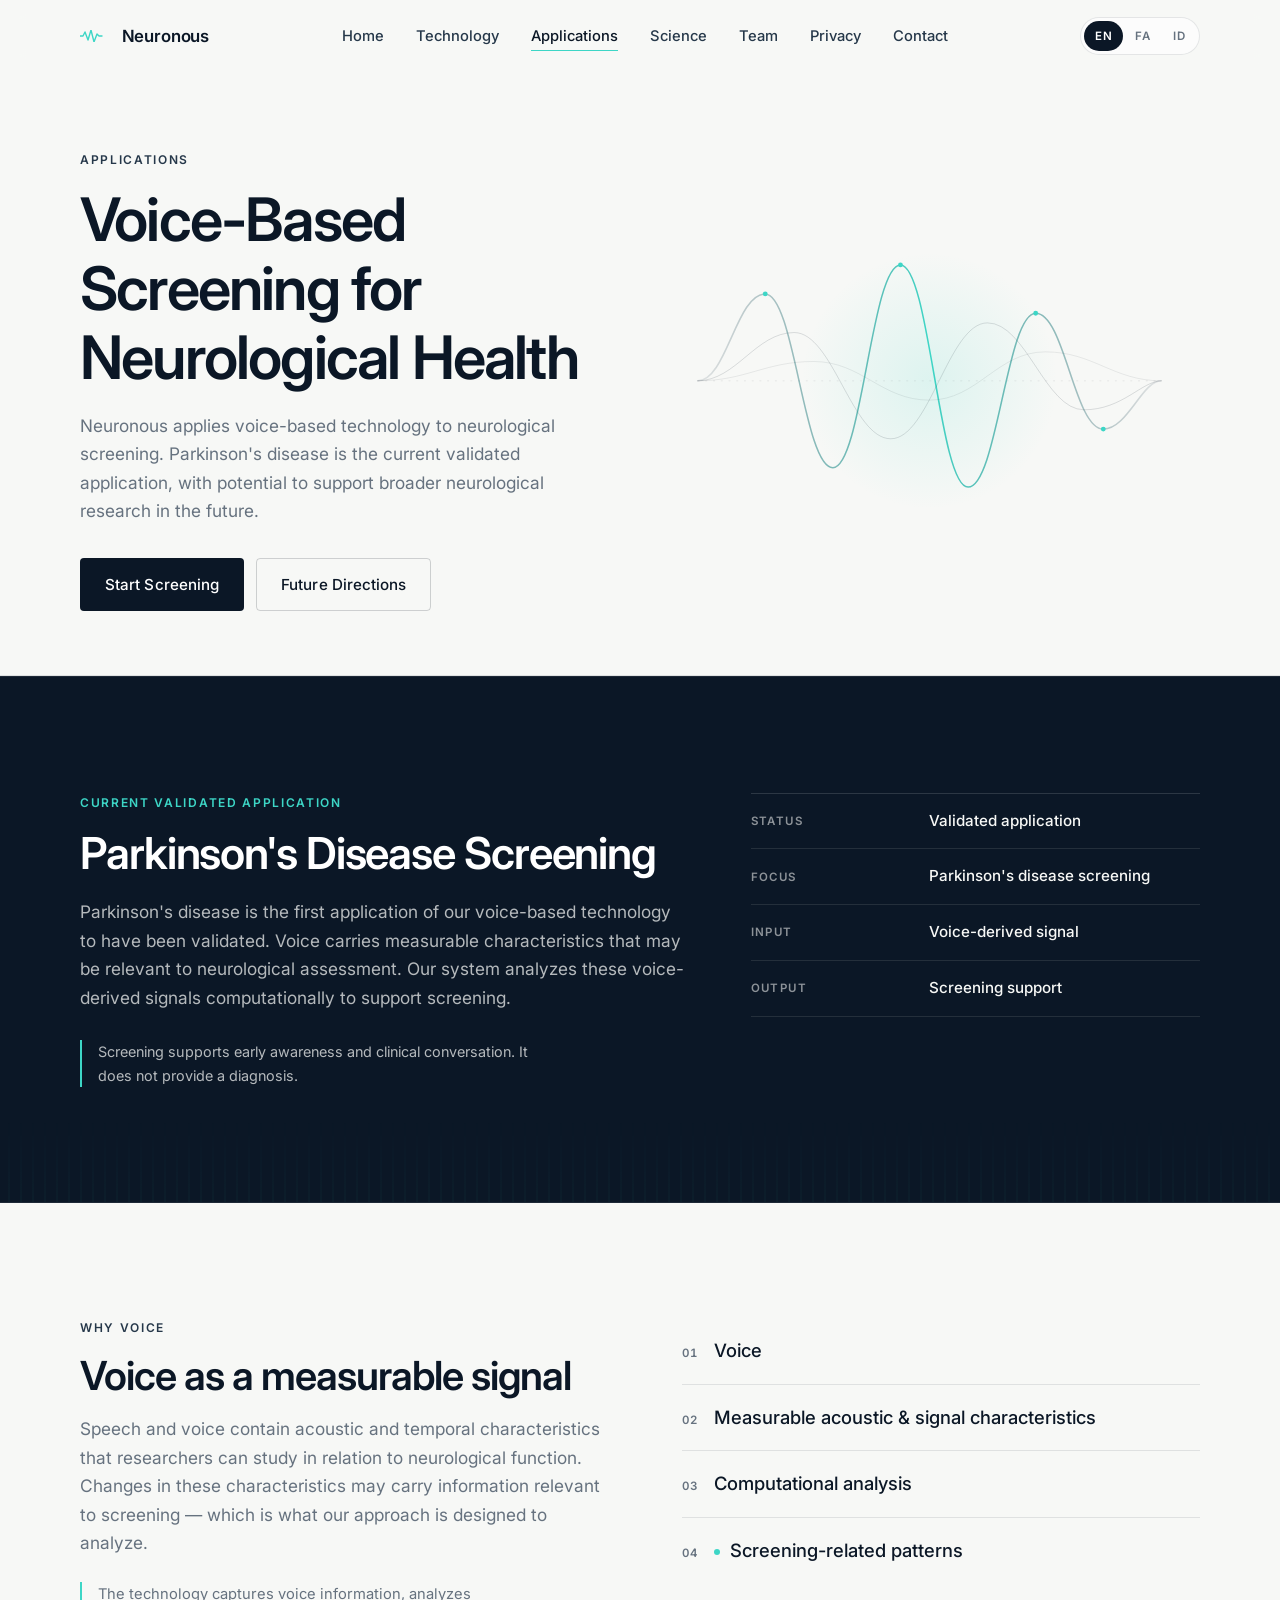
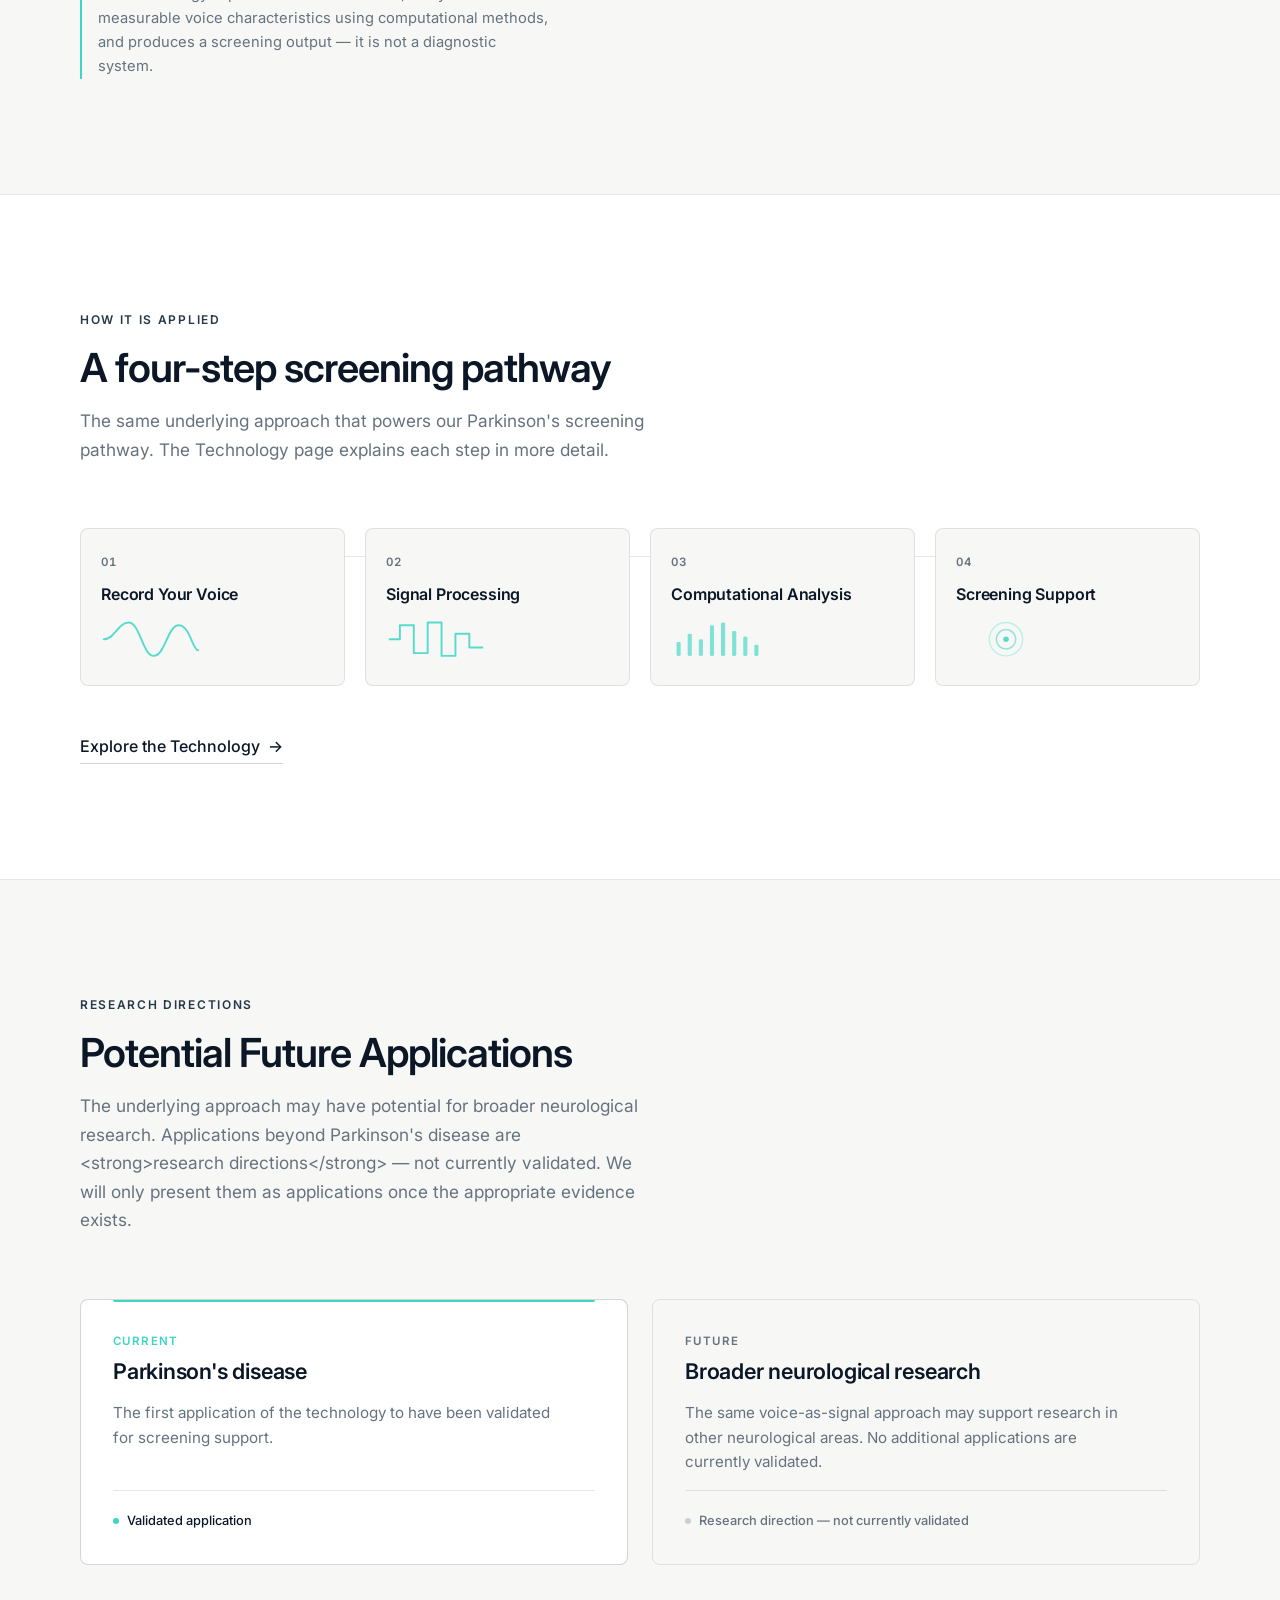
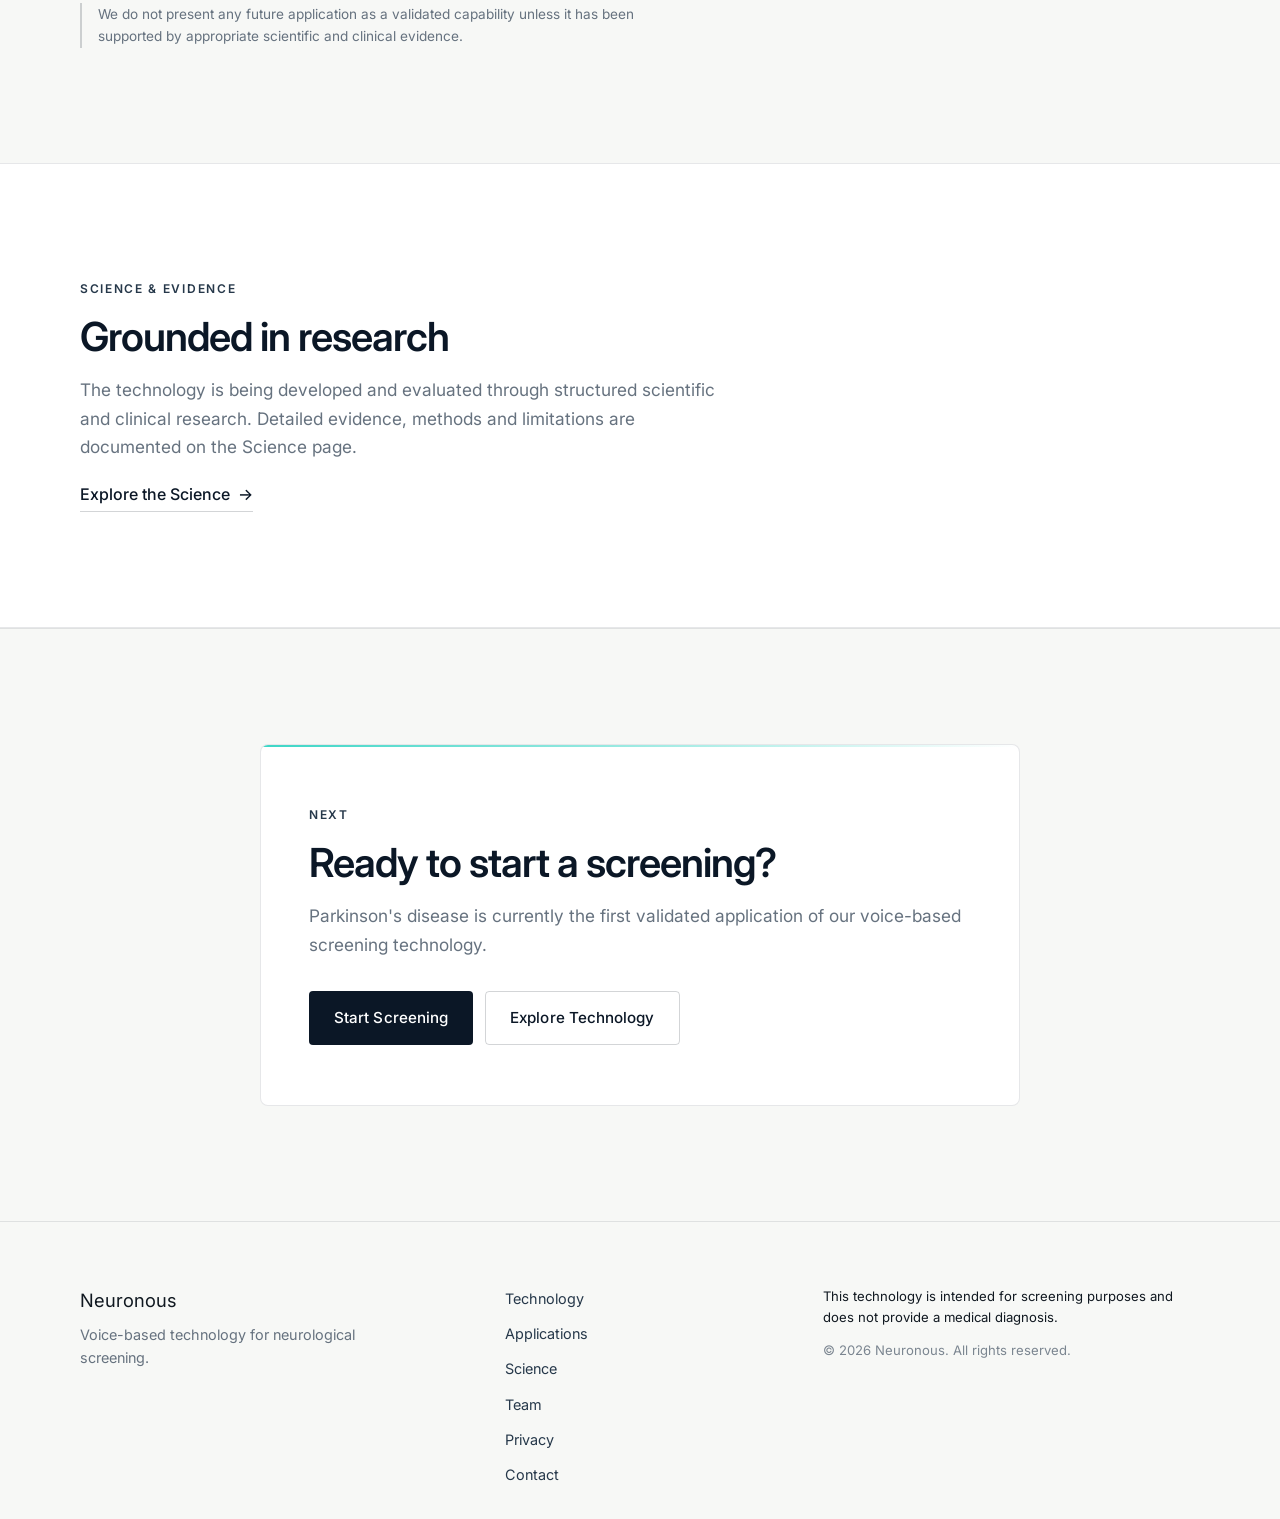
==== commit 8e4a7c4a: "added the stuffs on the pdf file on website" ====
--- a/applications.html
+++ b/applications.html
@@ -4,15 +4,15 @@
   <meta charset="UTF-8" />
   <meta name="viewport" content="width=device-width, initial-scale=1.0" />
 
-  <title data-i18n="meta.applicationsTitle">Applications — Voice-Based Neurological Screening</title>
+  <title data-i18n="meta.applicationsTitle">Applications — Neuronous</title>
   <meta name="description" data-i18n-attr="content" data-i18n="meta.applicationsDescription"
-        content="Parkinson's disease is the first validated application of our voice-based neurological screening technology, with broader neurological research as a future direction." />
+        content="Parkinson's disease screening is the current validated application of Neuronous' voice-based neurological screening technology, with broader neurological research as a future direction." />
 
   <meta property="og:type" content="website" />
   <meta property="og:title" data-i18n-attr="content" data-i18n="meta.applicationsTitle"
-        content="Applications — Voice-Based Neurological Screening" />
+        content="Applications — Neuronous" />
   <meta property="og:description" data-i18n-attr="content" data-i18n="meta.applicationsDescription"
-        content="Parkinson's disease is the first validated application, with broader neurological research as a future direction." />
+        content="Parkinson's disease screening is the current validated application. Broader neurological research is a future direction." />
   <meta property="og:image" content="/assets/og-cover.png" />
   <meta name="twitter:card" content="summary_large_image" />
 
@@ -32,21 +32,23 @@
 
   <header class="site-header" id="siteHeader">
     <div class="container header-inner">
-      <a class="brand" href="/" aria-label="Home">
+      <a class="brand" href="/index.html" aria-label="Neuronous">
         <span class="brand-mark" aria-hidden="true">
           <svg viewBox="0 0 32 12" width="32" height="12" fill="none">
             <path d="M0 6h3l2-4 3 8 3-10 3 12 3-8 2 2h3" stroke="currentColor" stroke-width="1.4" stroke-linecap="round" stroke-linejoin="round"/>
           </svg>
         </span>
-        <span class="brand-name">Vocalis</span>
+        <span class="brand-name">Neuronous</span>
       </a>
 
       <nav class="primary-nav" aria-label="Primary">
         <ul class="nav-list">
-          <li><a href="/" data-i18n="nav.home">Home</a></li>
+          <li><a href="/index.html" data-i18n="nav.home">Home</a></li>
           <li><a href="/technology.html" data-i18n="nav.technology">Technology</a></li>
           <li><a href="/applications.html" data-i18n="nav.applications" aria-current="page">Applications</a></li>
+          <li><a href="/science.html" data-i18n="nav.science">Science</a></li>
           <li><a href="/team.html" data-i18n="nav.team">Team</a></li>
+          <li><a href="/privacy.html" data-i18n="nav.privacy">Privacy</a></li>
           <li><a href="/contact.html" data-i18n="nav.contact">Contact</a></li>
         </ul>
       </nav>
@@ -74,10 +76,12 @@
     <div class="mobile-menu" id="mobileMenu" hidden>
       <nav aria-label="Mobile">
         <ul>
-          <li><a href="/" data-i18n="nav.home">Home</a></li>
+          <li><a href="/index.html" data-i18n="nav.home">Home</a></li>
           <li><a href="/technology.html" data-i18n="nav.technology">Technology</a></li>
           <li><a href="/applications.html" data-i18n="nav.applications" aria-current="page">Applications</a></li>
+          <li><a href="/science.html" data-i18n="nav.science">Science</a></li>
           <li><a href="/team.html" data-i18n="nav.team">Team</a></li>
+          <li><a href="/privacy.html" data-i18n="nav.privacy">Privacy</a></li>
           <li><a href="/contact.html" data-i18n="nav.contact">Contact</a></li>
         </ul>
       </nav>
@@ -92,17 +96,23 @@
         <div class="apps-hero-copy">
           <p class="eyebrow" data-i18n="applications.hero.eyebrow">Applications</p>
           <h1 id="apps-hero-title" data-i18n="applications.hero.title">
-            Applications of Voice-Based Neurological Screening
+            Voice-Based Screening for Neurological Health
           </h1>
           <p class="lead" data-i18n="applications.hero.description">
-            The technology is initially focused on Parkinson's disease screening — the first
-            validated application — with potential to support broader neurological research
-            in the future.
+            Neuronous applies voice-based technology to neurological screening.
+            Parkinson's disease is the current validated application, with potential
+            to support broader neurological research in the future.
           </p>
 
           <div class="apps-hero-actions">
-            <a class="btn btn-primary" href="#current-application" data-i18n="applications.hero.ctaPrimary">
-              See the Current Application
+            <!-- Placeholder — the external screening platform is not yet available. -->
+            <a
+              class="btn btn-primary"
+              href="#"
+              data-screening-link
+              data-i18n="applications.hero.ctaPrimary"
+            >
+              Start Screening
             </a>
             <a class="btn btn-ghost" href="#future-directions" data-i18n="applications.hero.ctaSecondary">
               Future Directions
@@ -126,15 +136,12 @@
 
             <circle cx="280" cy="210" r="190" fill="url(#appsGlow)" />
 
-            <!-- baseline -->
             <line x1="40" y1="210" x2="520" y2="210" stroke="#0B1726" stroke-opacity="0.08" stroke-dasharray="2 6" />
 
-            <!-- main signal -->
             <path class="app-wave app-wave-1"
               d="M40,210 C70,210 80,120 110,120 C140,120 150,300 180,300 C210,300 220,90 250,90 C280,90 290,320 320,320 C350,320 360,140 390,140 C420,140 430,260 460,260 C485,260 500,210 520,210"
               fill="none" stroke="url(#appsGrad)" stroke-width="1.6" stroke-linecap="round" />
 
-            <!-- echo lines -->
             <path class="app-wave app-wave-2"
               d="M40,210 C80,210 100,160 140,160 C180,160 200,270 240,270 C280,270 300,150 340,150 C380,150 400,240 440,240 C480,240 500,210 520,210"
               fill="none" stroke="#0B1726" stroke-opacity="0.14" stroke-width="1" stroke-linecap="round" />
@@ -143,7 +150,6 @@
               d="M40,210 C90,210 110,190 160,190 C210,190 230,230 280,230 C330,230 350,180 400,180 C450,180 470,210 520,210"
               fill="none" stroke="#0B1726" stroke-opacity="0.08" stroke-width="1" stroke-linecap="round" />
 
-            <!-- sample nodes -->
             <circle cx="110" cy="120" r="2.5" fill="#3DD6C6" />
             <circle cx="250" cy="90"  r="2.5" fill="#3DD6C6" />
             <circle cx="390" cy="140" r="2.5" fill="#3DD6C6" />
@@ -153,7 +159,7 @@
       </div>
     </section>
 
-    <!-- 2. CURRENT VALIDATED APPLICATION (dark contrast anchor) -->
+    <!-- 2. CURRENT VALIDATED APPLICATION (dark anchor) -->
     <section class="apps-current reveal" id="current-application" aria-labelledby="current-title">
       <div class="container apps-current-inner">
         <div class="apps-current-copy">
@@ -164,8 +170,8 @@
             Parkinson's Disease Screening
           </h2>
           <p class="lead lead--onDark" data-i18n="applications.current.description">
-            Parkinson's disease is the first application of our voice-based technology to
-            have been validated. Voice carries measurable characteristics that may be
+            Parkinson's disease is the first application of our voice-based technology
+            to have been validated. Voice carries measurable characteristics that may be
             relevant to neurological assessment. Our system analyzes these voice-derived
             signals computationally to support screening.
           </p>
@@ -196,7 +202,7 @@
       </div>
     </section>
 
-    <!-- 3. WHY VOICE / WHY PARKINSON'S -->
+    <!-- 3. WHY VOICE / ROLE OF THE TECHNOLOGY -->
     <section class="apps-why reveal" aria-labelledby="why-title">
       <div class="container">
         <div class="apps-why-inner">
@@ -207,9 +213,14 @@
             </h2>
             <p class="lead" data-i18n="applications.whyVoice.description">
               Speech and voice contain acoustic and temporal characteristics that
-              researchers can study in relation to neurological function. Changes in these
-              characteristics may carry information relevant to screening — which is what
-              our approach is designed to analyze.
+              researchers can study in relation to neurological function. Changes in
+              these characteristics may carry information relevant to screening — which
+              is what our approach is designed to analyze.
+            </p>
+            <p class="apps-why-role" data-i18n="applications.whyVoice.role">
+              The technology captures voice information, analyzes measurable voice
+              characteristics using computational methods, and produces a screening
+              output — it is not a diagnostic system.
             </p>
           </div>
 
@@ -242,7 +253,7 @@
       </div>
     </section>
 
-    <!-- 4. HOW THE TECHNOLOGY IS APPLIED -->
+    <!-- 4. APPLICATION WORKFLOW -->
     <section class="apps-workflow reveal" aria-labelledby="workflow-title">
       <div class="container">
         <div class="section-head">
@@ -259,7 +270,7 @@
         <ol class="app-steps" aria-label="Screening pathway">
           <li class="app-step" data-appstep="1">
             <div class="app-step-index">01</div>
-            <h3 class="app-step-title" data-i18n="applications.workflow.steps.capture">Voice Capture</h3>
+            <h3 class="app-step-title" data-i18n="applications.workflow.steps.capture">Record Your Voice</h3>
             <div class="app-step-glyph" aria-hidden="true">
               <svg viewBox="0 0 72 32" width="72" height="32">
                 <path class="app-step-wave"
@@ -321,7 +332,7 @@
       </div>
     </section>
 
-    <!-- 5. FUTURE RESEARCH DIRECTIONS (explicitly not validated) -->
+    <!-- 5. FUTURE RESEARCH DIRECTIONS -->
     <section class="apps-future reveal" id="future-directions" aria-labelledby="future-title">
       <div class="container">
         <div class="section-head">
@@ -378,24 +389,52 @@
       </div>
     </section>
 
-    <!-- 6. FINAL CTA -->
+    <!-- 6. SCIENCE / EVIDENCE CONNECTION -->
+    <section class="apps-science reveal" aria-labelledby="apps-science-title">
+      <div class="container">
+        <div class="apps-science-inner">
+          <div class="apps-science-copy">
+            <p class="eyebrow" data-i18n="applications.science.eyebrow">Science &amp; Evidence</p>
+            <h2 id="apps-science-title" data-i18n="applications.science.title">
+              Grounded in research
+            </h2>
+            <p class="lead" data-i18n="applications.science.description">
+              The technology is being developed and evaluated through structured
+              scientific and clinical research. Detailed evidence, methods and
+              limitations are documented on the Science page.
+            </p>
+            <a class="section-link" href="/science.html" data-i18n="applications.science.cta">
+              Explore the Science
+            </a>
+          </div>
+        </div>
+      </div>
+    </section>
+
+    <!-- 7. FINAL CTA -->
     <section class="apps-cta reveal" aria-labelledby="apps-cta-title">
       <div class="container">
         <div class="apps-cta-inner">
-          <p class="eyebrow" data-i18n="applications.cta.eyebrow">Continue</p>
+          <p class="eyebrow" data-i18n="applications.cta.eyebrow">Next</p>
           <h2 id="apps-cta-title" data-i18n="applications.cta.title">
-            Explore how the technology works
+            Ready to start a screening?
           </h2>
           <p class="lead" data-i18n="applications.cta.description">
-            For researchers, clinicians and partners interested in the scientific and
-            technical foundations behind our screening approach.
+            Parkinson's disease is currently the first validated application of our
+            voice-based screening technology.
           </p>
           <div class="apps-cta-actions">
-            <a class="btn btn-primary" href="/technology.html" data-i18n="applications.cta.technology">
-              Explore the Technology
+            <!-- Placeholder — the external screening platform is not yet available. -->
+            <a
+              class="btn btn-primary"
+              href="#"
+              data-screening-link
+              data-i18n="applications.cta.primary"
+            >
+              Start Screening
             </a>
-            <a class="btn btn-ghost" href="/contact.html" data-i18n="applications.cta.contact">
-              Talk to Us
+            <a class="btn btn-ghost" href="/technology.html" data-i18n="applications.cta.secondary">
+              Explore Technology
             </a>
           </div>
         </div>
@@ -407,9 +446,9 @@
   <footer class="site-footer">
     <div class="container footer-inner">
       <div class="footer-brand">
-        <span class="brand-name">Vocalis</span>
+        <span class="brand-name">Neuronous</span>
         <p class="footer-tag" data-i18n="footer.tagline">
-          Voice-based screening for neurological disorders.
+          Voice-based technology for neurological screening.
         </p>
       </div>
 
@@ -417,7 +456,9 @@
         <ul>
           <li><a href="/technology.html" data-i18n="nav.technology">Technology</a></li>
           <li><a href="/applications.html" data-i18n="nav.applications">Applications</a></li>
+          <li><a href="/science.html" data-i18n="nav.science">Science</a></li>
           <li><a href="/team.html" data-i18n="nav.team">Team</a></li>
+          <li><a href="/privacy.html" data-i18n="nav.privacy">Privacy</a></li>
           <li><a href="/contact.html" data-i18n="nav.contact">Contact</a></li>
         </ul>
       </nav>
@@ -427,7 +468,7 @@
           This technology is intended for screening purposes and does not provide a medical diagnosis.
         </p>
         <p class="footer-copy">
-          © <span id="year"></span> Vocalis. <span data-i18n="footer.rights">All rights reserved.</span>
+          © <span id="year"></span> Neuronous. <span data-i18n="footer.rights">All rights reserved.</span>
         </p>
       </div>
     </div>
@@ -436,7 +477,7 @@
   <script src="/js/language.js" defer></script>
   <script src="/js/main.js" defer></script>
 
-  <!-- Scoped stagger for the workflow steps (mirrors the Technology page pattern). -->
+  <!-- Scoped stagger for the workflow steps (same pattern as Technology page). -->
   <script>
     (function () {
       "use strict";
--- a/css/applications.css
+++ b/css/applications.css
@@ -9,6 +9,28 @@
 .lead--onDark {
   color: rgba(247, 248, 246, 0.72);
 }
+
+/* Section-level small link (arrowed) that can appear inside .section-head */
+.section-link {
+  display: inline-flex;
+  align-items: center;
+  gap: 0.5rem;
+  margin-block-start: 1.25rem;
+  font-weight: 500;
+  color: var(--ink-strong);
+  border-block-end: 1px solid var(--line-strong);
+  padding-block-end: 0.2rem;
+  transition: color 0.2s var(--ease), border-color 0.2s var(--ease);
+}
+.section-link::after {
+  content: "→";
+  display: inline-block;
+  transition: transform 0.25s var(--ease);
+}
+html[dir="rtl"] .section-link::after { content: "←"; }
+.section-link:hover { color: var(--accent); border-color: var(--accent); }
+.section-link:hover::after { transform: translateX(4px); }
+html[dir="rtl"] .section-link:hover::after { transform: translateX(-4px); }
 
 /* =========================================================
    1. HERO
@@ -92,7 +114,6 @@
   overflow: hidden;
 }
 
-/* subtle signal trace behind the dark section */
 .apps-current::before {
   content: "";
   position: absolute;
@@ -149,7 +170,6 @@
   max-width: 52ch;
 }
 
-/* Metadata list */
 .apps-current-meta {
   display: grid;
   gap: 0;
@@ -187,7 +207,7 @@
 }
 
 /* =========================================================
-   3. WHY VOICE / WHY PARKINSON'S
+   3. WHY VOICE / ROLE OF THE TECHNOLOGY
    ========================================================= */
 .apps-why .apps-why-inner {
   display: grid;
@@ -209,6 +229,18 @@
 }
 
 .apps-why .lead {
+  max-width: 52ch;
+}
+
+/* Short paragraph clarifying the technology's role — visually distinct
+   from the main .lead but not a new section. */
+.apps-why-role {
+  margin-block-start: 1.5rem;
+  padding-inline-start: 1rem;
+  border-inline-start: 2px solid var(--accent);
+  color: var(--muted);
+  font-size: 0.92rem;
+  line-height: 1.65;
   max-width: 52ch;
 }
 
@@ -407,7 +439,6 @@
   position: relative;
 }
 
-/* Current card — slightly stronger weight, still not "dark" (that is reserved for section 2) */
 .future-card--current {
   background: var(--bg-elevated);
   border-color: var(--line-strong);
@@ -501,7 +532,28 @@
 }
 
 /* =========================================================
-   6. FINAL CTA
+   6. SCIENCE / EVIDENCE CONNECTION
+   ========================================================= */
+.apps-science {
+  background: var(--bg-elevated);
+  border-block: 1px solid var(--line);
+}
+
+.apps-science-inner {
+  max-width: 720px;
+}
+
+.apps-science h2 {
+  margin-block: 0.5rem 1rem;
+  max-width: 22ch;
+}
+
+.apps-science .lead {
+  max-width: 58ch;
+}
+
+/* =========================================================
+   7. FINAL CTA
    ========================================================= */
 .apps-cta {
   border-block-start: 1px solid var(--line);
@@ -533,7 +585,7 @@
 
 .apps-cta-inner h2 {
   margin-block: 0.5rem 1rem;
-  max-width: 24ch;
+  max-width: 22ch;
 }
 
 .apps-cta-inner .lead { margin-block-end: 2rem; }
@@ -549,6 +601,22 @@
    ========================================================= */
 html[lang="fa"] .app-step-title,
 html[lang="fa"] .future-card-title,
-html[lang="fa"] .apps-current h2 { letter-spacing: 0; }
-
-html[lang="fa"] .app-step { line-height: 1.85; }+html[lang="fa"] .apps-current h2,
+html[lang="fa"] .apps-science h2 { letter-spacing: 0; }
+
+html[lang="fa"] .app-step { line-height: 1.85; }
+
+/* =========================================================
+   Navigation responsiveness for seven items
+   (Applies only between 900px and 1100px where the header
+   would otherwise wrap. Above 1100px the default spacing
+   from global.css applies unchanged.)
+   ========================================================= */
+@media (min-width: 900px) and (max-width: 1100px) {
+  .nav-list {
+    gap: 1.25rem;
+  }
+  .nav-list a {
+    font-size: 0.86rem;
+  }
+}
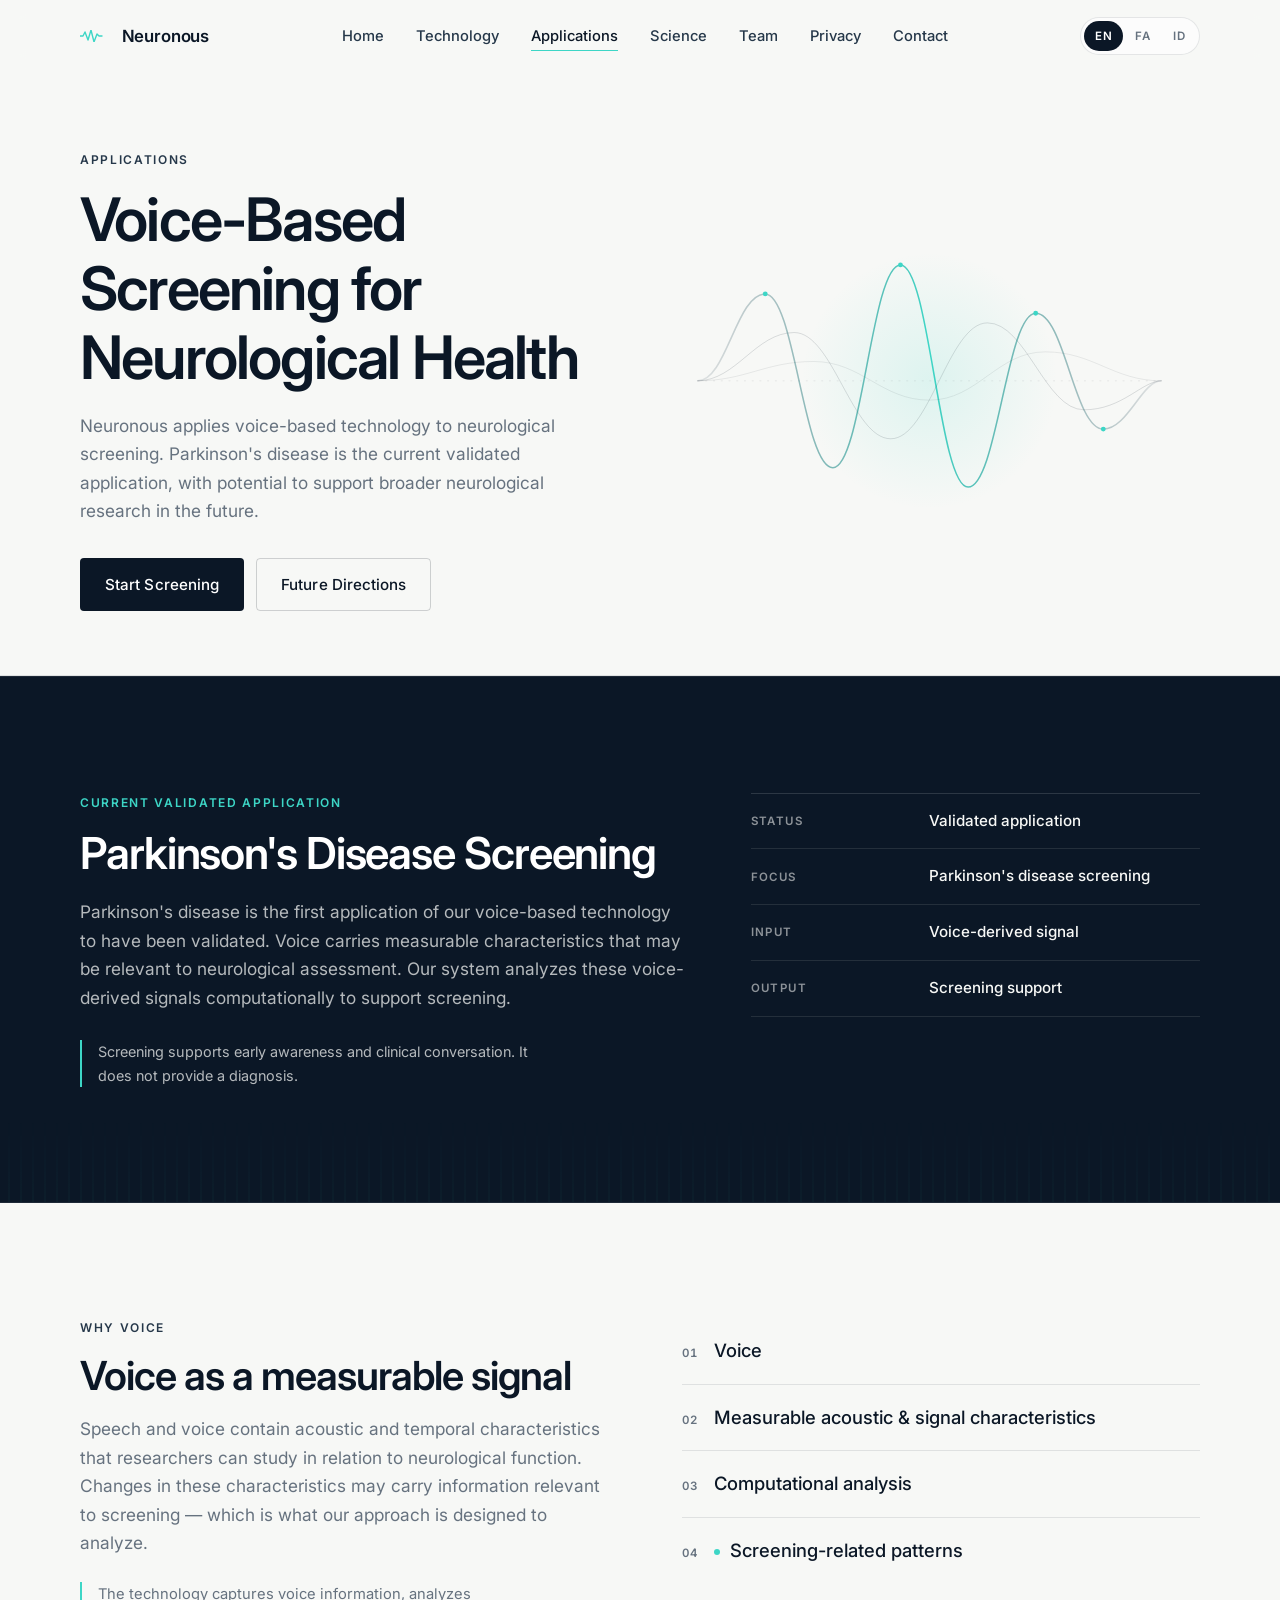
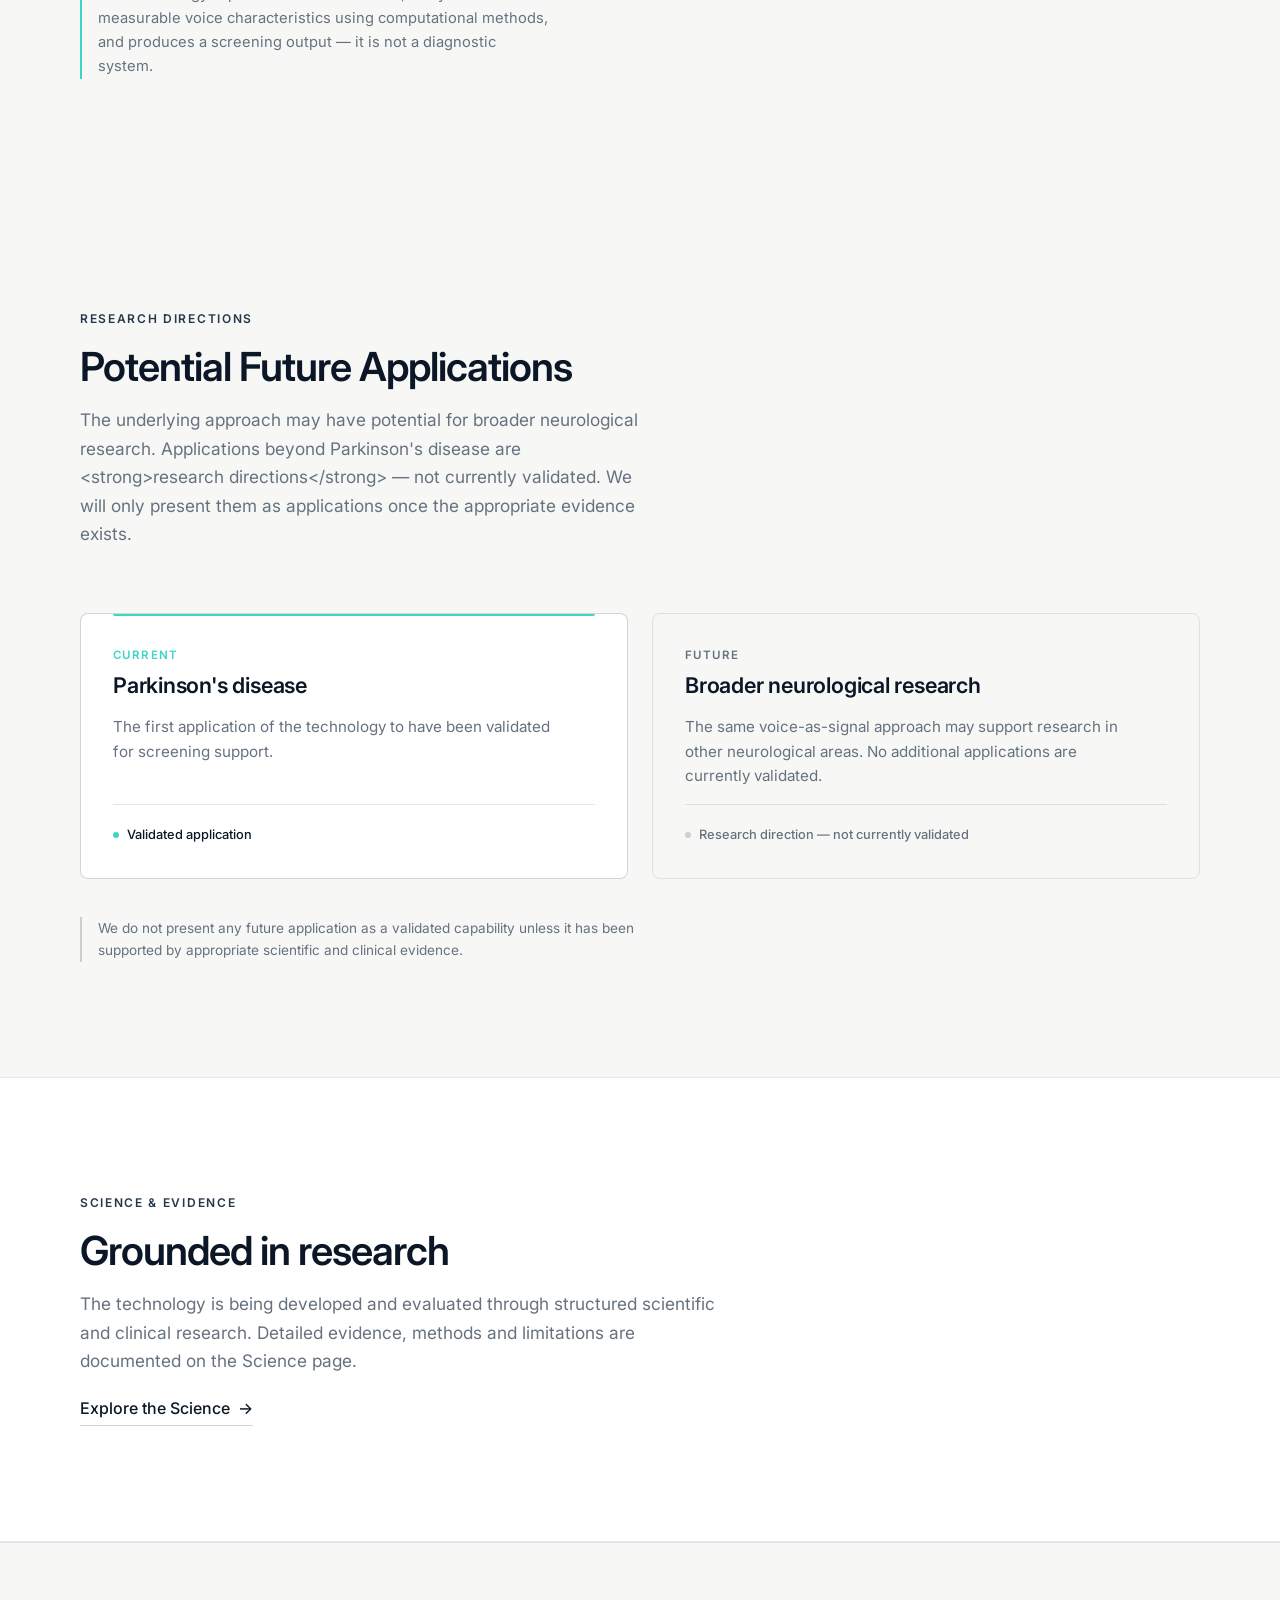
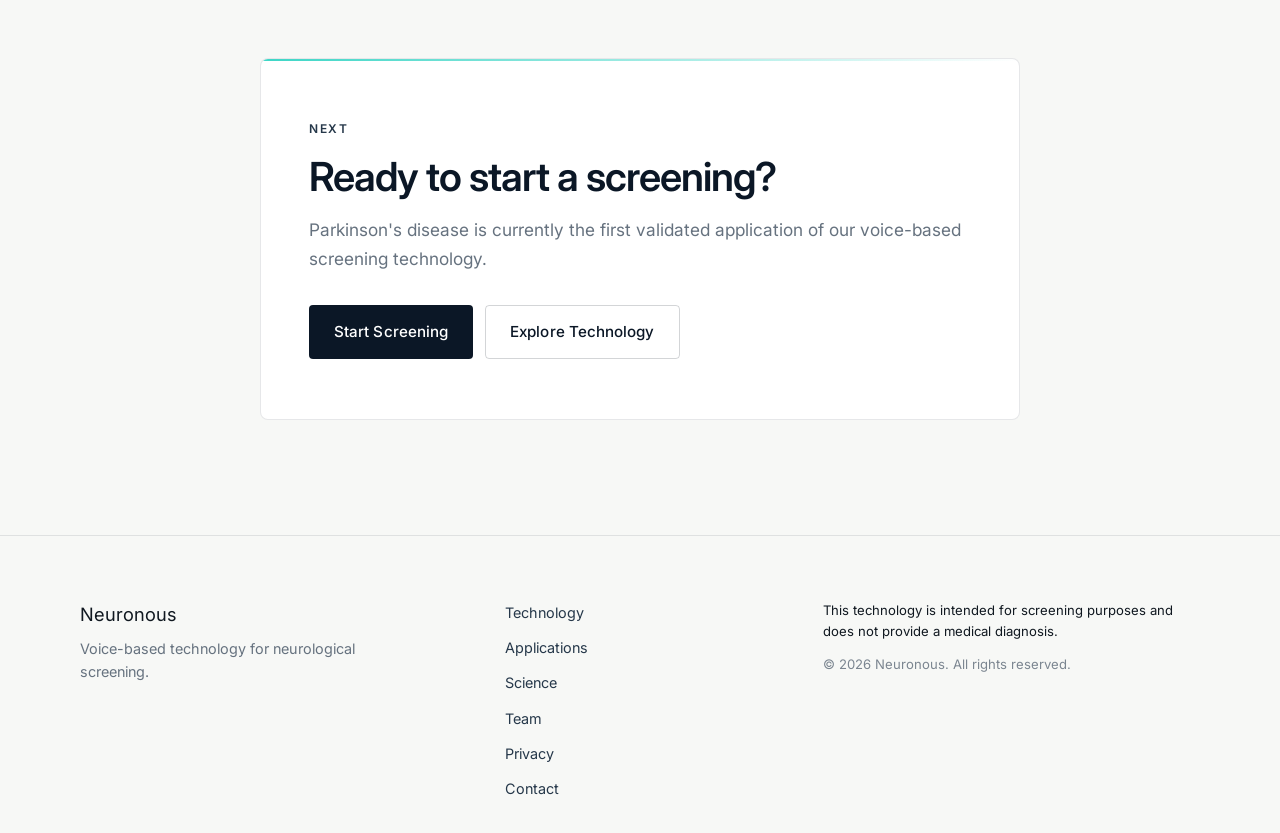
==== commit 27c26da7: "removoed a section from Technology page and a section from Applications page" ====
--- a/applications.html
+++ b/applications.html
@@ -253,86 +253,7 @@
       </div>
     </section>
 
-    <!-- 4. APPLICATION WORKFLOW -->
-    <section class="apps-workflow reveal" aria-labelledby="workflow-title">
-      <div class="container">
-        <div class="section-head">
-          <p class="eyebrow" data-i18n="applications.workflow.eyebrow">How It Is Applied</p>
-          <h2 id="workflow-title" data-i18n="applications.workflow.title">
-            A four-step screening pathway
-          </h2>
-          <p class="lead narrow" data-i18n="applications.workflow.description">
-            The same underlying approach that powers our Parkinson's screening pathway.
-            The Technology page explains each step in more detail.
-          </p>
-        </div>
-
-        <ol class="app-steps" aria-label="Screening pathway">
-          <li class="app-step" data-appstep="1">
-            <div class="app-step-index">01</div>
-            <h3 class="app-step-title" data-i18n="applications.workflow.steps.capture">Record Your Voice</h3>
-            <div class="app-step-glyph" aria-hidden="true">
-              <svg viewBox="0 0 72 32" width="72" height="32">
-                <path class="app-step-wave"
-                      d="M2,16 C10,16 12,4 20,4 C28,4 30,28 38,28 C46,28 48,6 56,6 C64,6 66,24 70,24"
-                      fill="none" stroke="currentColor" stroke-width="1.4" stroke-linecap="round" />
-              </svg>
-            </div>
-          </li>
-
-          <li class="app-step" data-appstep="2">
-            <div class="app-step-index">02</div>
-            <h3 class="app-step-title" data-i18n="applications.workflow.steps.processing">Signal Processing</h3>
-            <div class="app-step-glyph" aria-hidden="true">
-              <svg viewBox="0 0 72 32" width="72" height="32">
-                <path class="app-step-wave"
-                      d="M2,16 L10,16 L10,6 L20,6 L20,26 L30,26 L30,4 L40,4 L40,28 L50,28 L50,12 L60,12 L60,22 L70,22"
-                      fill="none" stroke="currentColor" stroke-width="1.4" stroke-linejoin="round" />
-              </svg>
-            </div>
-          </li>
-
-          <li class="app-step" data-appstep="3">
-            <div class="app-step-index">03</div>
-            <h3 class="app-step-title" data-i18n="applications.workflow.steps.analysis">Computational Analysis</h3>
-            <div class="app-step-glyph" aria-hidden="true">
-              <svg viewBox="0 0 72 32" width="72" height="32">
-                <g fill="currentColor" opacity="0.75">
-                  <rect x="4"  y="18" width="3" height="10" rx="1"/>
-                  <rect x="12" y="12" width="3" height="16" rx="1"/>
-                  <rect x="20" y="16" width="3" height="12" rx="1"/>
-                  <rect x="28" y="6"  width="3" height="22" rx="1"/>
-                  <rect x="36" y="4"  width="3" height="24" rx="1"/>
-                  <rect x="44" y="10" width="3" height="18" rx="1"/>
-                  <rect x="52" y="14" width="3" height="14" rx="1"/>
-                  <rect x="60" y="20" width="3" height="8"  rx="1"/>
-                </g>
-              </svg>
-            </div>
-          </li>
-
-          <li class="app-step" data-appstep="4">
-            <div class="app-step-index">04</div>
-            <h3 class="app-step-title" data-i18n="applications.workflow.steps.screening">Screening Support</h3>
-            <div class="app-step-glyph" aria-hidden="true">
-              <svg viewBox="0 0 72 32" width="72" height="32">
-                <circle cx="36" cy="16" r="12" fill="none" stroke="currentColor" stroke-width="1" opacity="0.35" />
-                <circle cx="36" cy="16" r="7"  fill="none" stroke="currentColor" stroke-width="1.1" opacity="0.65" />
-                <circle cx="36" cy="16" r="2"  fill="#3DD6C6" />
-              </svg>
-            </div>
-          </li>
-        </ol>
-
-        <div class="apps-workflow-cta">
-          <a class="link-arrow" href="/technology.html" data-i18n="applications.workflow.cta">
-            Explore the Technology
-          </a>
-        </div>
-      </div>
-    </section>
-
-    <!-- 5. FUTURE RESEARCH DIRECTIONS -->
+    <!-- 4. FUTURE RESEARCH DIRECTIONS -->
     <section class="apps-future reveal" id="future-directions" aria-labelledby="future-title">
       <div class="container">
         <div class="section-head">
@@ -389,7 +310,7 @@
       </div>
     </section>
 
-    <!-- 6. SCIENCE / EVIDENCE CONNECTION -->
+    <!-- 5. SCIENCE / EVIDENCE CONNECTION -->
     <section class="apps-science reveal" aria-labelledby="apps-science-title">
       <div class="container">
         <div class="apps-science-inner">
@@ -411,7 +332,7 @@
       </div>
     </section>
 
-    <!-- 7. FINAL CTA -->
+    <!-- 6. FINAL CTA -->
     <section class="apps-cta reveal" aria-labelledby="apps-cta-title">
       <div class="container">
         <div class="apps-cta-inner">
@@ -476,33 +397,5 @@
 
   <script src="/js/language.js" defer></script>
   <script src="/js/main.js" defer></script>
-
-  <!-- Scoped stagger for the workflow steps (same pattern as Technology page). -->
-  <script>
-    (function () {
-      "use strict";
-      var steps = document.querySelectorAll("[data-appstep]");
-      if (!steps.length) return;
-
-      var reduce = window.matchMedia("(prefers-reduced-motion: reduce)").matches;
-      if (reduce || !("IntersectionObserver" in window)) {
-        steps.forEach(function (el) { el.classList.add("is-visible"); });
-        return;
-      }
-
-      var io = new IntersectionObserver(function (entries) {
-        entries.forEach(function (entry) {
-          if (!entry.isIntersecting) return;
-          var el = entry.target;
-          var i = parseInt(el.dataset.appstep, 10) || 1;
-          var delay = Math.min(i - 1, 3) * 110;
-          setTimeout(function () { el.classList.add("is-visible"); }, delay);
-          io.unobserve(el);
-        });
-      }, { rootMargin: "0px 0px -8% 0px", threshold: 0.15 });
-
-      steps.forEach(function (el) { io.observe(el); });
-    })();
-  </script>
 </body>
 </html>
--- a/css/applications.css
+++ b/css/applications.css
@@ -301,107 +301,7 @@
 }
 
 /* =========================================================
-   4. HOW THE TECHNOLOGY IS APPLIED — workflow
-   ========================================================= */
-.apps-workflow {
-  background: var(--bg-elevated);
-  border-block: 1px solid var(--line);
-}
-
-.apps-workflow .section-head {
-  max-width: 720px;
-  margin-block-end: clamp(2.5rem, 5vw, 4rem);
-}
-
-.apps-workflow h2 { margin-block-end: 1rem; }
-
-.app-steps {
-  display: grid;
-  grid-template-columns: 1fr;
-  gap: 1rem;
-  position: relative;
-}
-
-@media (min-width: 900px) {
-  .app-steps {
-    grid-template-columns: repeat(4, 1fr);
-    gap: 1.25rem;
-  }
-  .app-steps::before {
-    content: "";
-    position: absolute;
-    inset-block-start: 28px;
-    inset-inline-start: 5%;
-    inset-inline-end: 5%;
-    height: 1px;
-    background: var(--line);
-    z-index: 0;
-  }
-}
-
-.app-step {
-  padding: 1.5rem 1.25rem 1.5rem;
-  border: 1px solid var(--line);
-  border-radius: var(--radius-md);
-  background: var(--bg);
-  position: relative;
-  opacity: 0;
-  transform: translateY(14px);
-  transition: opacity 0.6s var(--ease), transform 0.6s var(--ease),
-              border-color 0.25s var(--ease);
-  display: flex;
-  flex-direction: column;
-  gap: 0.75rem;
-}
-
-.app-step.is-visible {
-  opacity: 1;
-  transform: translateY(0);
-}
-
-.app-step:hover { border-color: var(--line-strong); }
-
-.app-step-index {
-  font-size: 0.72rem;
-  font-weight: 600;
-  letter-spacing: 0.08em;
-  color: var(--muted);
-  font-variant-numeric: tabular-nums;
-}
-
-.app-step-title {
-  font-size: 1rem;
-  font-weight: 600;
-  color: var(--ink-strong);
-  letter-spacing: -0.01em;
-  line-height: 1.3;
-}
-
-.app-step-glyph {
-  color: var(--accent);
-  opacity: 0.85;
-  margin-block-start: auto;
-}
-.app-step-glyph svg { width: 100%; height: auto; max-width: 100px; }
-
-.app-step-wave {
-  stroke-dasharray: 400;
-  stroke-dashoffset: 400;
-  transition: stroke-dashoffset 1.6s var(--ease);
-}
-.app-step.is-visible .app-step-wave { stroke-dashoffset: 0; }
-
-@media (prefers-reduced-motion: reduce) {
-  .app-step { opacity: 1; transform: none; }
-  .app-step-wave { stroke-dashoffset: 0; transition: none; }
-}
-
-.apps-workflow-cta {
-  margin-block-start: clamp(2rem, 4vw, 3rem);
-}
-
-/* =========================================================
-   5. FUTURE RESEARCH DIRECTIONS
+   4. FUTURE RESEARCH DIRECTIONS
    ========================================================= */
 .apps-future .section-head {
   max-width: 760px;
@@ -532,7 +432,7 @@
 }
 
 /* =========================================================
-   6. SCIENCE / EVIDENCE CONNECTION
+   5. SCIENCE / EVIDENCE CONNECTION
    ========================================================= */
 .apps-science {
   background: var(--bg-elevated);
@@ -553,7 +453,7 @@
 }
 
 /* =========================================================
-   7. FINAL CTA
+   6. FINAL CTA
    ========================================================= */
 .apps-cta {
   border-block-start: 1px solid var(--line);
@@ -599,12 +499,9 @@
 /* =========================================================
    Persian typography refinements (page-local)
    ========================================================= */
-html[lang="fa"] .app-step-title,
 html[lang="fa"] .future-card-title,
 html[lang="fa"] .apps-current h2,
 html[lang="fa"] .apps-science h2 { letter-spacing: 0; }
-
-html[lang="fa"] .app-step { line-height: 1.85; }
 
 /* =========================================================
    Navigation responsiveness for seven items
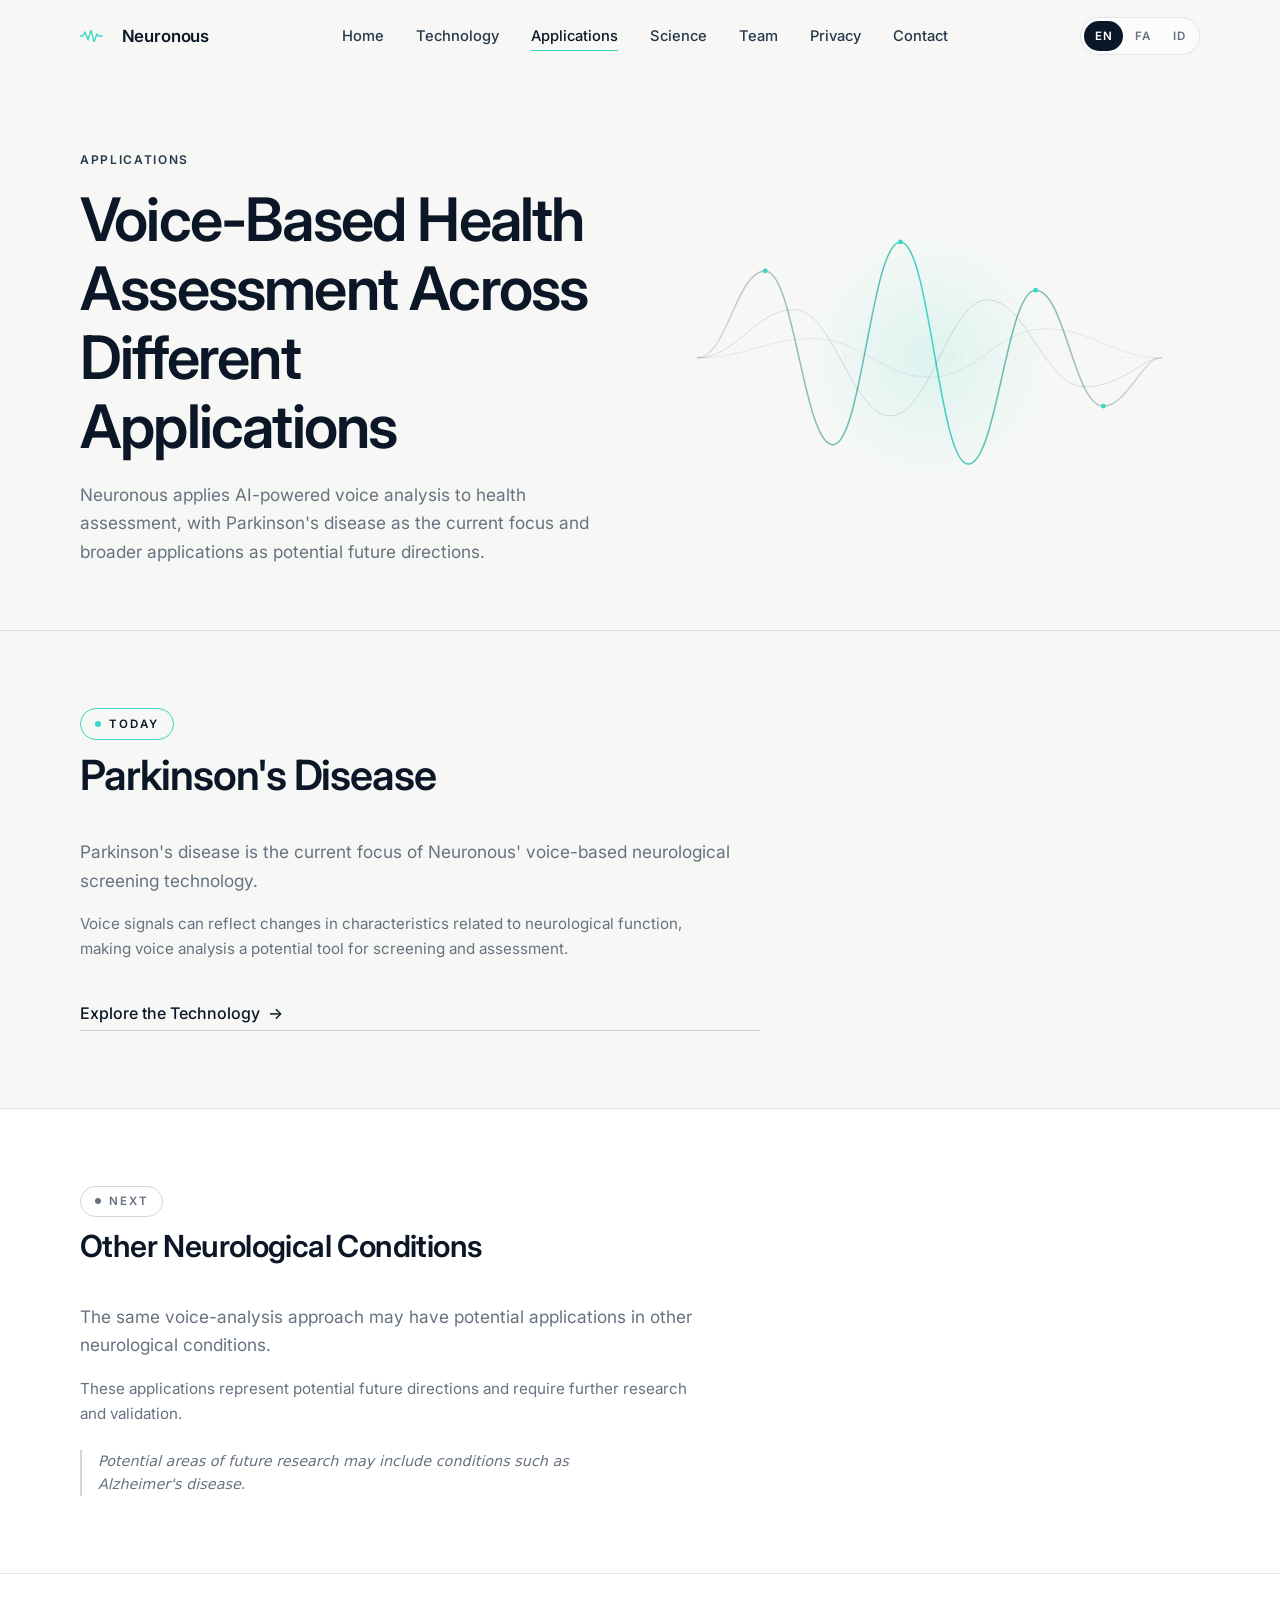
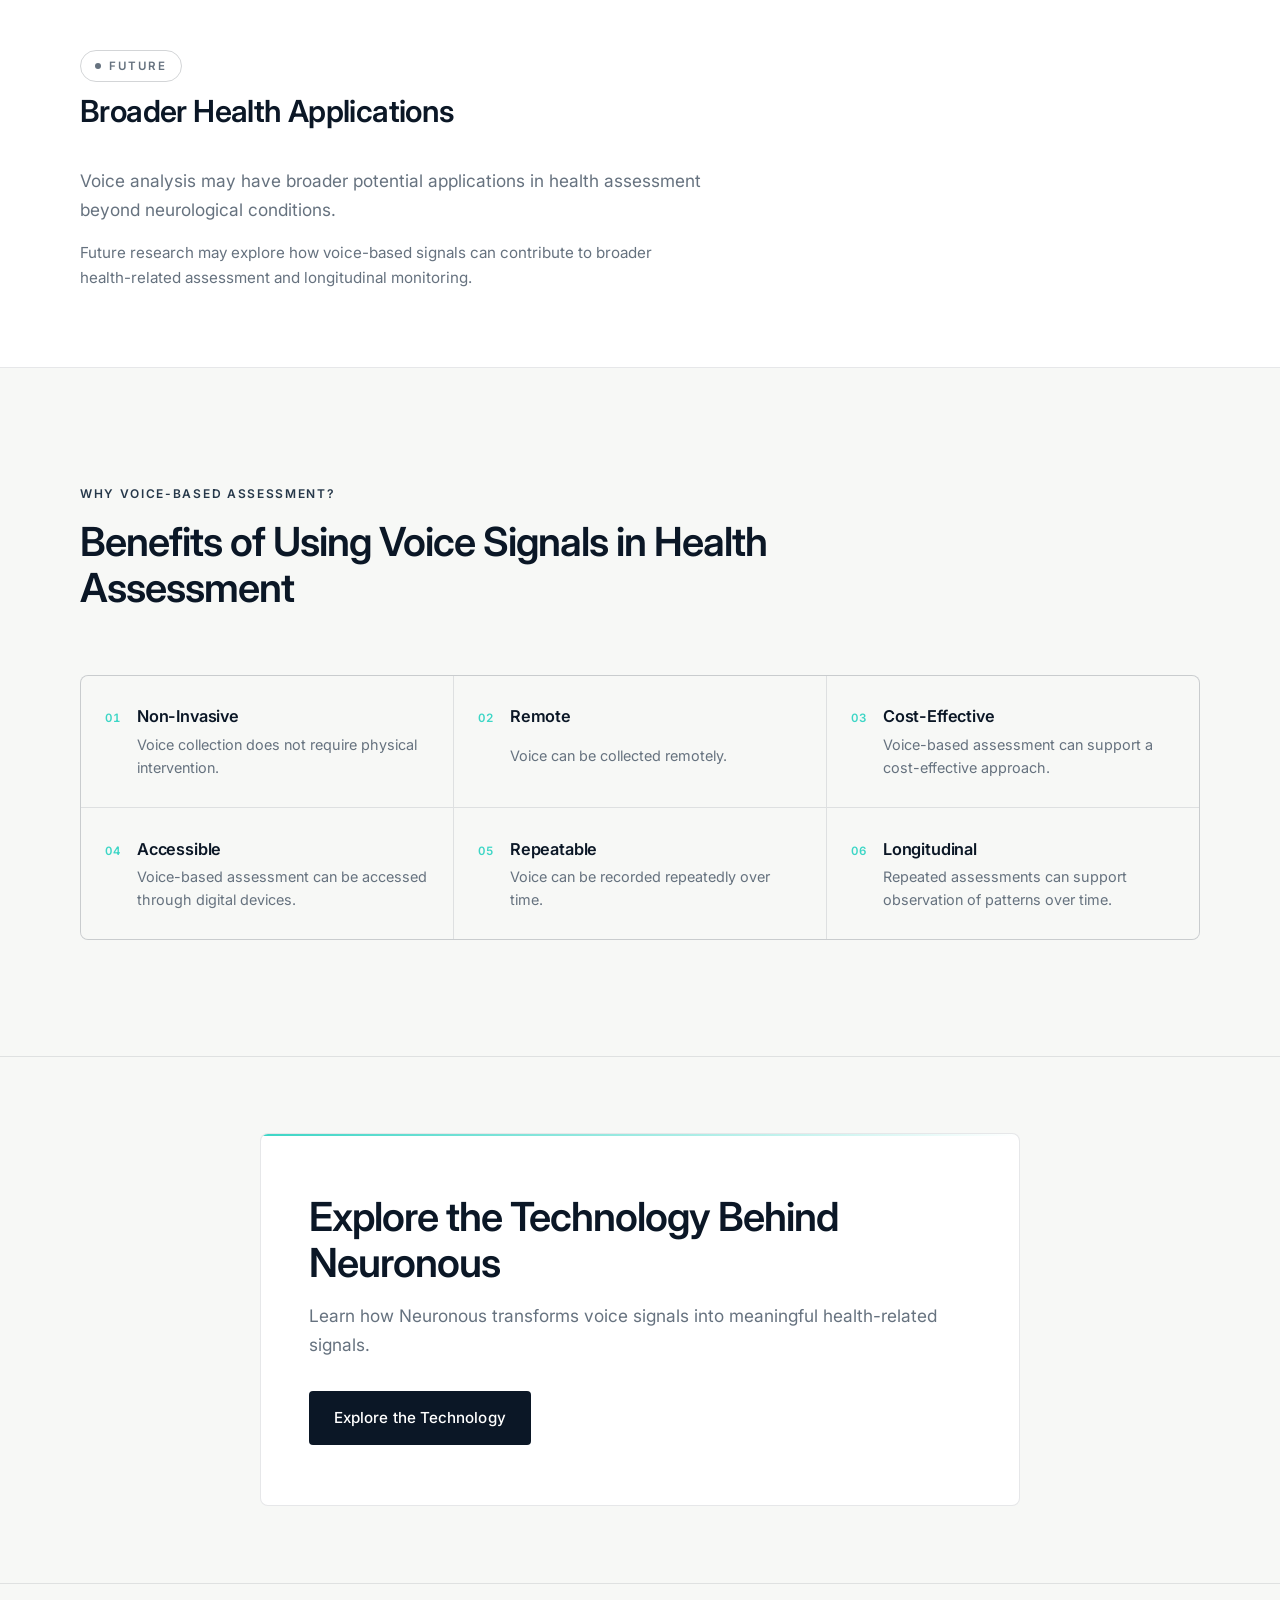
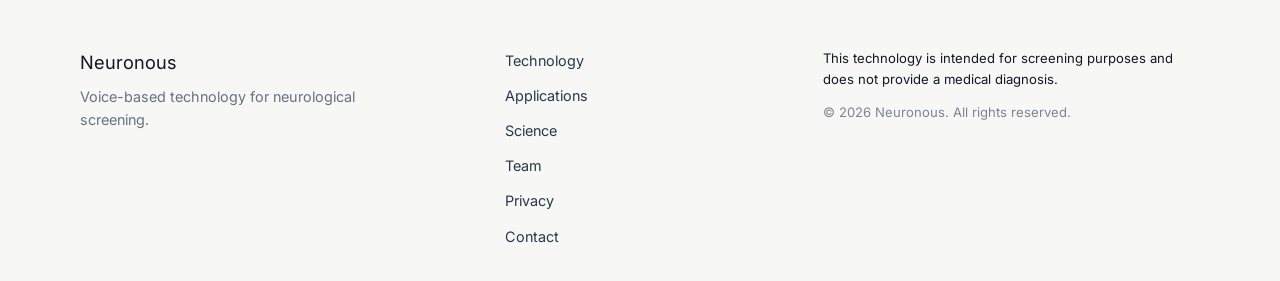
==== commit 56a9e07e: "changed home page and some parts of technology page with Mis.Niksirat" ====
--- a/applications.html
+++ b/applications.html
@@ -6,13 +6,13 @@
 
   <title data-i18n="meta.applicationsTitle">Applications — Neuronous</title>
   <meta name="description" data-i18n-attr="content" data-i18n="meta.applicationsDescription"
-        content="Parkinson's disease screening is the current validated application of Neuronous' voice-based neurological screening technology, with broader neurological research as a future direction." />
+        content="Voice-based health assessment across different applications — with Parkinson's disease as the current focus and broader applications as potential future directions." />
 
   <meta property="og:type" content="website" />
   <meta property="og:title" data-i18n-attr="content" data-i18n="meta.applicationsTitle"
         content="Applications — Neuronous" />
   <meta property="og:description" data-i18n-attr="content" data-i18n="meta.applicationsDescription"
-        content="Parkinson's disease screening is the current validated application. Broader neurological research is a future direction." />
+        content="Voice-based health assessment across different applications." />
   <meta property="og:image" content="/assets/og-cover.png" />
   <meta name="twitter:card" content="summary_large_image" />
 
@@ -96,28 +96,13 @@
         <div class="apps-hero-copy">
           <p class="eyebrow" data-i18n="applications.hero.eyebrow">Applications</p>
           <h1 id="apps-hero-title" data-i18n="applications.hero.title">
-            Voice-Based Screening for Neurological Health
+            Voice-Based Health Assessment Across Different Applications
           </h1>
           <p class="lead" data-i18n="applications.hero.description">
-            Neuronous applies voice-based technology to neurological screening.
-            Parkinson's disease is the current validated application, with potential
-            to support broader neurological research in the future.
-          </p>
-
-          <div class="apps-hero-actions">
-            <!-- Placeholder — the external screening platform is not yet available. -->
-            <a
-              class="btn btn-primary"
-              href="#"
-              data-screening-link
-              data-i18n="applications.hero.ctaPrimary"
-            >
-              Start Screening
-            </a>
-            <a class="btn btn-ghost" href="#future-directions" data-i18n="applications.hero.ctaSecondary">
-              Future Directions
-            </a>
-          </div>
+            Neuronous applies AI-powered voice analysis to health assessment, with
+            Parkinson's disease as the current focus and broader applications as
+            potential future directions.
+          </p>
         </div>
 
         <div class="apps-hero-visual" aria-hidden="true">
@@ -159,176 +144,155 @@
       </div>
     </section>
 
-    <!-- 2. CURRENT VALIDATED APPLICATION (dark anchor) -->
-    <section class="apps-current reveal" id="current-application" aria-labelledby="current-title">
-      <div class="container apps-current-inner">
-        <div class="apps-current-copy">
-          <p class="eyebrow eyebrow--accent" data-i18n="applications.current.eyebrow">
-            Current Validated Application
-          </p>
-          <h2 id="current-title" data-i18n="applications.current.title">
-            Parkinson's Disease Screening
-          </h2>
-          <p class="lead lead--onDark" data-i18n="applications.current.description">
-            Parkinson's disease is the first application of our voice-based technology
-            to have been validated. Voice carries measurable characteristics that may be
-            relevant to neurological assessment. Our system analyzes these voice-derived
-            signals computationally to support screening.
-          </p>
-          <p class="apps-current-note" data-i18n="applications.current.note">
-            Screening supports early awareness and clinical conversation. It does not
-            provide a diagnosis.
-          </p>
-        </div>
-
-        <div class="apps-current-meta" role="list" aria-label="Application summary">
-          <div class="meta-row" role="listitem">
-            <span class="meta-key" data-i18n="applications.current.metaStatusKey">Status</span>
-            <span class="meta-val" data-i18n="applications.current.metaStatusValue">Validated application</span>
-          </div>
-          <div class="meta-row" role="listitem">
-            <span class="meta-key" data-i18n="applications.current.metaFocusKey">Focus</span>
-            <span class="meta-val" data-i18n="applications.current.metaFocusValue">Parkinson's disease screening</span>
-          </div>
-          <div class="meta-row" role="listitem">
-            <span class="meta-key" data-i18n="applications.current.metaInputKey">Input</span>
-            <span class="meta-val" data-i18n="applications.current.metaInputValue">Voice-derived signal</span>
-          </div>
-          <div class="meta-row" role="listitem">
-            <span class="meta-key" data-i18n="applications.current.metaOutputKey">Output</span>
-            <span class="meta-val" data-i18n="applications.current.metaOutputValue">Screening support</span>
-          </div>
-        </div>
-      </div>
-    </section>
-
-    <!-- 3. WHY VOICE / ROLE OF THE TECHNOLOGY -->
-    <section class="apps-why reveal" aria-labelledby="why-title">
-      <div class="container">
-        <div class="apps-why-inner">
-          <div class="apps-why-copy">
-            <p class="eyebrow" data-i18n="applications.whyVoice.eyebrow">Why Voice</p>
-            <h2 id="why-title" data-i18n="applications.whyVoice.title">
-              Voice as a measurable signal
-            </h2>
-            <p class="lead" data-i18n="applications.whyVoice.description">
-              Speech and voice contain acoustic and temporal characteristics that
-              researchers can study in relation to neurological function. Changes in
-              these characteristics may carry information relevant to screening — which
-              is what our approach is designed to analyze.
-            </p>
-            <p class="apps-why-role" data-i18n="applications.whyVoice.role">
-              The technology captures voice information, analyzes measurable voice
-              characteristics using computational methods, and produces a screening
-              output — it is not a diagnostic system.
-            </p>
-          </div>
-
-          <ol class="why-chain" aria-label="Voice to screening-related patterns">
-            <li class="chain-node">
-              <span class="chain-index">01</span>
-              <span class="chain-label" data-i18n="applications.whyVoice.chain1">Voice</span>
-            </li>
-            <li class="chain-connector" aria-hidden="true"></li>
-            <li class="chain-node">
-              <span class="chain-index">02</span>
-              <span class="chain-label" data-i18n="applications.whyVoice.chain2">
-                Measurable acoustic &amp; signal characteristics
-              </span>
-            </li>
-            <li class="chain-connector" aria-hidden="true"></li>
-            <li class="chain-node">
-              <span class="chain-index">03</span>
-              <span class="chain-label" data-i18n="applications.whyVoice.chain3">Computational analysis</span>
-            </li>
-            <li class="chain-connector" aria-hidden="true"></li>
-            <li class="chain-node chain-node--accent">
-              <span class="chain-index">04</span>
-              <span class="chain-label" data-i18n="applications.whyVoice.chain4">
-                Screening-related patterns
-              </span>
-            </li>
-          </ol>
-        </div>
-      </div>
-    </section>
-
-    <!-- 4. FUTURE RESEARCH DIRECTIONS -->
-    <section class="apps-future reveal" id="future-directions" aria-labelledby="future-title">
+    <!-- 2. TODAY — PARKINSON'S DISEASE -->
+    <section class="tier tier--today reveal" aria-labelledby="tier-today-title">
+      <div class="container">
+        <div class="tier-head">
+          <span class="tier-status tier-status--today" data-i18n="applications.today.eyebrow">
+            TODAY
+          </span>
+          <h2 id="tier-today-title" data-i18n="applications.today.title">
+            Parkinson's Disease
+          </h2>
+        </div>
+
+        <div class="tier-body">
+          <p class="lead" data-i18n="applications.today.description">
+            Parkinson's disease is the current focus of Neuronous' voice-based
+            neurological screening technology.
+          </p>
+          <p class="tier-support" data-i18n="applications.today.support">
+            Voice signals can reflect changes in characteristics related to
+            neurological function, making voice analysis a potential tool for
+            screening and assessment.
+          </p>
+          <a class="section-link" href="/technology.html" data-i18n="applications.today.cta">
+            Explore the Technology
+          </a>
+        </div>
+      </div>
+    </section>
+
+    <!-- 3. NEXT — OTHER NEUROLOGICAL CONDITIONS -->
+    <section class="tier tier--next reveal" aria-labelledby="tier-next-title">
+      <div class="container">
+        <div class="tier-head">
+          <span class="tier-status" data-i18n="applications.next.eyebrow">
+            NEXT
+          </span>
+          <h2 id="tier-next-title" data-i18n="applications.next.title">
+            Other Neurological Conditions
+          </h2>
+        </div>
+
+        <div class="tier-body">
+          <p class="lead" data-i18n="applications.next.description">
+            The same voice-analysis approach may have potential applications in other
+            neurological conditions.
+          </p>
+          <p class="tier-support" data-i18n="applications.next.support">
+            These applications represent potential future directions and require
+            further research and validation.
+          </p>
+          <p class="tier-example" data-i18n="applications.next.example">
+            Potential areas of future research may include conditions such as
+            Alzheimer's disease.
+          </p>
+        </div>
+      </div>
+    </section>
+
+    <!-- 4. FUTURE — BROADER HEALTH APPLICATIONS -->
+    <section class="tier tier--future reveal" aria-labelledby="tier-future-title">
+      <div class="container">
+        <div class="tier-head">
+          <span class="tier-status" data-i18n="applications.future.eyebrow">
+            FUTURE
+          </span>
+          <h2 id="tier-future-title" data-i18n="applications.future.title">
+            Broader Health Applications
+          </h2>
+        </div>
+
+        <div class="tier-body">
+          <p class="lead" data-i18n="applications.future.description">
+            Voice analysis may have broader potential applications in health
+            assessment beyond neurological conditions.
+          </p>
+          <p class="tier-support" data-i18n="applications.future.support">
+            Future research may explore how voice-based signals can contribute to
+            broader health-related assessment and longitudinal monitoring.
+          </p>
+        </div>
+      </div>
+    </section>
+
+    <!-- 5. BENEFITS -->
+    <section class="benefits reveal" aria-labelledby="benefits-title">
       <div class="container">
         <div class="section-head">
-          <p class="eyebrow" data-i18n="applications.future.eyebrow">Research Directions</p>
-          <h2 id="future-title" data-i18n="applications.future.title">
-            Potential Future Applications
-          </h2>
-          <p class="lead narrow" data-i18n="applications.future.description">
-            The underlying approach may have potential for broader neurological research.
-            Applications beyond Parkinson's disease are <strong>research directions</strong> —
-            not currently validated. We will only present them as applications once the
-            appropriate evidence exists.
-          </p>
-        </div>
-
-        <div class="apps-future-grid" role="list" aria-label="Current vs future applications">
-          <article class="future-card future-card--current" role="listitem">
-            <header class="future-card-head">
-              <span class="future-card-tag" data-i18n="applications.future.currentTag">Current</span>
-              <h3 class="future-card-title" data-i18n="applications.future.currentTitle">
-                Parkinson's disease
-              </h3>
-            </header>
-            <p class="future-card-text" data-i18n="applications.future.currentText">
-              The first application of the technology to have been validated for screening support.
-            </p>
-            <span class="future-card-status future-card-status--current"
-                  data-i18n="applications.future.currentStatus">
-              Validated application
-            </span>
-          </article>
-
-          <article class="future-card" role="listitem">
-            <header class="future-card-head">
-              <span class="future-card-tag" data-i18n="applications.future.futureTag">Future</span>
-              <h3 class="future-card-title" data-i18n="applications.future.futureTitle">
-                Broader neurological research
-              </h3>
-            </header>
-            <p class="future-card-text" data-i18n="applications.future.futureText">
-              The same voice-as-signal approach may support research in other neurological
-              areas. No additional applications are currently validated.
-            </p>
-            <span class="future-card-status" data-i18n="applications.future.futureStatus">
-              Research direction — not currently validated
-            </span>
-          </article>
-        </div>
-
-        <p class="apps-future-footnote" data-i18n="applications.future.footnote">
-          We do not present any future application as a validated capability unless it has
-          been supported by appropriate scientific and clinical evidence.
-        </p>
-      </div>
-    </section>
-
-    <!-- 5. SCIENCE / EVIDENCE CONNECTION -->
-    <section class="apps-science reveal" aria-labelledby="apps-science-title">
-      <div class="container">
-        <div class="apps-science-inner">
-          <div class="apps-science-copy">
-            <p class="eyebrow" data-i18n="applications.science.eyebrow">Science &amp; Evidence</p>
-            <h2 id="apps-science-title" data-i18n="applications.science.title">
-              Grounded in research
-            </h2>
-            <p class="lead" data-i18n="applications.science.description">
-              The technology is being developed and evaluated through structured
-              scientific and clinical research. Detailed evidence, methods and
-              limitations are documented on the Science page.
-            </p>
-            <a class="section-link" href="/science.html" data-i18n="applications.science.cta">
-              Explore the Science
-            </a>
-          </div>
-        </div>
+          <p class="eyebrow" data-i18n="applications.benefits.eyebrow">WHY VOICE-BASED ASSESSMENT?</p>
+          <h2 id="benefits-title" data-i18n="applications.benefits.title">
+            Benefits of Using Voice Signals in Health Assessment
+          </h2>
+        </div>
+
+        <ul class="benefits-grid" role="list" aria-label="Benefits">
+          <li class="benefit" role="listitem">
+            <span class="benefit-index">01</span>
+            <h3 class="benefit-title" data-i18n="applications.benefits.items.nonInvasive.title">
+              Non-Invasive
+            </h3>
+            <p class="benefit-text" data-i18n="applications.benefits.items.nonInvasive.text">
+              Voice collection does not require physical intervention.
+            </p>
+          </li>
+          <li class="benefit" role="listitem">
+            <span class="benefit-index">02</span>
+            <h3 class="benefit-title" data-i18n="applications.benefits.items.remote.title">
+              Remote
+            </h3>
+            <p class="benefit-text" data-i18n="applications.benefits.items.remote.text">
+              Voice can be collected remotely.
+            </p>
+          </li>
+          <li class="benefit" role="listitem">
+            <span class="benefit-index">03</span>
+            <h3 class="benefit-title" data-i18n="applications.benefits.items.costEffective.title">
+              Cost-Effective
+            </h3>
+            <p class="benefit-text" data-i18n="applications.benefits.items.costEffective.text">
+              Voice-based assessment can support a cost-effective approach.
+            </p>
+          </li>
+          <li class="benefit" role="listitem">
+            <span class="benefit-index">04</span>
+            <h3 class="benefit-title" data-i18n="applications.benefits.items.accessible.title">
+              Accessible
+            </h3>
+            <p class="benefit-text" data-i18n="applications.benefits.items.accessible.text">
+              Voice-based assessment can be accessed through digital devices.
+            </p>
+          </li>
+          <li class="benefit" role="listitem">
+            <span class="benefit-index">05</span>
+            <h3 class="benefit-title" data-i18n="applications.benefits.items.repeatable.title">
+              Repeatable
+            </h3>
+            <p class="benefit-text" data-i18n="applications.benefits.items.repeatable.text">
+              Voice can be recorded repeatedly over time.
+            </p>
+          </li>
+          <li class="benefit" role="listitem">
+            <span class="benefit-index">06</span>
+            <h3 class="benefit-title" data-i18n="applications.benefits.items.longitudinal.title">
+              Longitudinal
+            </h3>
+            <p class="benefit-text" data-i18n="applications.benefits.items.longitudinal.text">
+              Repeated assessments can support observation of patterns over time.
+            </p>
+          </li>
+        </ul>
       </div>
     </section>
 
@@ -336,26 +300,16 @@
     <section class="apps-cta reveal" aria-labelledby="apps-cta-title">
       <div class="container">
         <div class="apps-cta-inner">
-          <p class="eyebrow" data-i18n="applications.cta.eyebrow">Next</p>
           <h2 id="apps-cta-title" data-i18n="applications.cta.title">
-            Ready to start a screening?
+            Explore the Technology Behind Neuronous
           </h2>
           <p class="lead" data-i18n="applications.cta.description">
-            Parkinson's disease is currently the first validated application of our
-            voice-based screening technology.
+            Learn how Neuronous transforms voice signals into meaningful
+            health-related signals.
           </p>
           <div class="apps-cta-actions">
-            <!-- Placeholder — the external screening platform is not yet available. -->
-            <a
-              class="btn btn-primary"
-              href="#"
-              data-screening-link
-              data-i18n="applications.cta.primary"
-            >
-              Start Screening
-            </a>
-            <a class="btn btn-ghost" href="/technology.html" data-i18n="applications.cta.secondary">
-              Explore Technology
+            <a class="btn btn-primary" href="/technology.html" data-i18n="applications.cta.primary">
+              Explore the Technology
             </a>
           </div>
         </div>
--- a/css/applications.css
+++ b/css/applications.css
@@ -3,19 +3,12 @@
    Depends on tokens/primitives in /css/global.css
    ========================================================= */
 
-/* ---------- Shared helpers on this page ---------- */
-.eyebrow--accent { color: var(--accent); }
-
-.lead--onDark {
-  color: rgba(247, 248, 246, 0.72);
-}
-
-/* Section-level small link (arrowed) that can appear inside .section-head */
+/* Small arrowed link (same pattern used elsewhere on the site) */
 .section-link {
   display: inline-flex;
   align-items: center;
   gap: 0.5rem;
-  margin-block-start: 1.25rem;
+  margin-block-start: 1.5rem;
   font-weight: 500;
   color: var(--ink-strong);
   border-block-end: 1px solid var(--line-strong);
@@ -57,19 +50,12 @@
 
 .apps-hero-copy h1 {
   margin-block: 0.5rem 1.25rem;
-  max-width: 20ch;
-}
-html[lang="fa"] .apps-hero-copy h1 { max-width: 24ch; }
+  max-width: 22ch;
+}
+html[lang="fa"] .apps-hero-copy h1 { max-width: 26ch; }
 
 .apps-hero-copy .lead {
-  margin-block-end: 2rem;
   max-width: 54ch;
-}
-
-.apps-hero-actions {
-  display: flex;
-  flex-wrap: wrap;
-  gap: 0.75rem;
 }
 
 /* Hero visual */
@@ -104,352 +90,179 @@
 }
 
 /* =========================================================
-   2. CURRENT VALIDATED APPLICATION — dark anchor section
-   ========================================================= */
-.apps-current {
-  background: var(--ink-strong);
-  color: #F7F8F6;
-  border-block: 1px solid rgba(247, 248, 246, 0.08);
-  position: relative;
-  overflow: hidden;
-}
-
-.apps-current::before {
-  content: "";
-  position: absolute;
-  inset-block-end: -60px;
-  inset-inline-start: -5%;
-  width: 110%;
-  height: 160px;
-  background:
-    repeating-linear-gradient(
-      to right,
-      rgba(61, 214, 198, 0.06) 0 2px,
-      transparent 2px 12px
-    );
-  mask-image: linear-gradient(to top, rgba(0,0,0,1), transparent 90%);
-  -webkit-mask-image: linear-gradient(to top, rgba(0,0,0,1), transparent 90%);
-  pointer-events: none;
-}
-
-.apps-current-inner {
-  display: grid;
-  grid-template-columns: 1fr;
-  gap: clamp(2rem, 4vw, 4rem);
-  align-items: start;
-  position: relative;
-  z-index: 1;
-}
-
-@media (min-width: 900px) {
-  .apps-current-inner {
-    grid-template-columns: minmax(0, 1.35fr) minmax(0, 1fr);
-    gap: clamp(3rem, 5vw, 5rem);
-  }
-}
-
-.apps-current h2 {
-  color: #fff;
-  margin-block: 0.5rem 1.25rem;
-  font-size: clamp(1.8rem, 3.6vw, 2.75rem);
-  letter-spacing: -0.025em;
-  max-width: 22ch;
-}
-
-.apps-current-copy .lead {
-  max-width: 56ch;
-}
-
-.apps-current-note {
-  margin-block-start: 1.75rem;
-  padding-inline-start: 1rem;
-  border-inline-start: 2px solid var(--accent);
-  color: rgba(247, 248, 246, 0.72);
-  font-size: 0.9rem;
-  line-height: 1.6;
-  max-width: 52ch;
-}
-
-.apps-current-meta {
-  display: grid;
-  gap: 0;
-  border-block-start: 1px solid rgba(247, 248, 246, 0.14);
-}
-
-.meta-row {
-  display: grid;
-  grid-template-columns: minmax(90px, 0.6fr) 1fr;
-  gap: 1rem;
-  padding-block: 1rem;
-  border-block-end: 1px solid rgba(247, 248, 246, 0.10);
-}
-
-.meta-key {
-  font-size: 0.72rem;
-  font-weight: 600;
-  letter-spacing: 0.12em;
-  text-transform: uppercase;
-  color: rgba(247, 248, 246, 0.55);
-  align-self: center;
-}
-
-.meta-val {
-  font-size: 0.95rem;
-  font-weight: 500;
-  color: #F7F8F6;
-  line-height: 1.5;
-}
-
-html[lang="fa"] .meta-key {
-  letter-spacing: 0.02em;
-  text-transform: none;
-  font-size: 0.82rem;
-}
-
-/* =========================================================
-   3. WHY VOICE / ROLE OF THE TECHNOLOGY
-   ========================================================= */
-.apps-why .apps-why-inner {
-  display: grid;
-  grid-template-columns: 1fr;
-  gap: clamp(2.5rem, 5vw, 4rem);
-  align-items: start;
-}
-
-@media (min-width: 900px) {
-  .apps-why .apps-why-inner {
-    grid-template-columns: minmax(0, 1fr) minmax(0, 1fr);
-    gap: clamp(3rem, 6vw, 6rem);
-  }
-}
-
-.apps-why h2 {
-  margin-block: 0.5rem 1rem;
-  max-width: 20ch;
-}
-
-.apps-why .lead {
-  max-width: 52ch;
-}
-
-/* Short paragraph clarifying the technology's role — visually distinct
-   from the main .lead but not a new section. */
-.apps-why-role {
-  margin-block-start: 1.5rem;
-  padding-inline-start: 1rem;
-  border-inline-start: 2px solid var(--accent);
-  color: var(--muted);
-  font-size: 0.92rem;
-  line-height: 1.65;
-  max-width: 52ch;
-}
-
-/* Chain diagram */
-.why-chain {
-  display: grid;
-  grid-template-columns: 1fr;
-  gap: 0;
-  padding-inline-start: 0.25rem;
-}
-
-.chain-node {
-  display: grid;
-  grid-template-columns: auto 1fr;
-  align-items: baseline;
-  gap: 1rem;
-  padding-block: 1.25rem;
+   2 & 3 & 4. TIER SECTIONS (TODAY / NEXT / FUTURE)
+   ========================================================= */
+.tier {
   border-block-end: 1px solid var(--line);
-}
-
-.chain-node--accent {
-  border-block-end: 0;
-}
-
-.chain-index {
-  font-size: 0.72rem;
-  font-weight: 600;
-  letter-spacing: 0.08em;
-  color: var(--muted);
-  font-variant-numeric: tabular-nums;
-}
-
-.chain-label {
-  font-size: clamp(1rem, 1.6vw, 1.15rem);
-  font-weight: 500;
-  color: var(--ink-strong);
-  line-height: 1.4;
-}
-
-.chain-node--accent .chain-label {
-  color: var(--ink-strong);
-  position: relative;
-  padding-inline-start: 1rem;
-}
-.chain-node--accent .chain-label::before {
-  content: "";
-  position: absolute;
-  inset-block-start: 0.6em;
-  inset-inline-start: 0;
-  width: 6px;
-  height: 6px;
-  border-radius: 50%;
-  background: var(--accent);
-}
-
-.chain-connector {
-  display: none;
-}
-
-/* =========================================================
-   4. FUTURE RESEARCH DIRECTIONS
-   ========================================================= */
-.apps-future .section-head {
-  max-width: 760px;
-  margin-block-end: clamp(2.5rem, 5vw, 4rem);
-}
-
-.apps-future h2 { margin-block-end: 1rem; }
-
-.apps-future .lead strong {
-  color: var(--ink-strong);
-  font-weight: 600;
-}
-
-.apps-future-grid {
-  display: grid;
-  grid-template-columns: 1fr;
-  gap: 1.25rem;
-}
-
-@media (min-width: 720px) {
-  .apps-future-grid {
-    grid-template-columns: 1fr 1fr;
-    gap: 1.5rem;
-  }
-}
-
-.future-card {
-  padding: clamp(1.5rem, 3vw, 2rem);
-  border: 1px solid var(--line);
-  border-radius: var(--radius-md);
-  background: transparent;
-  display: flex;
-  flex-direction: column;
-  gap: 1rem;
-  position: relative;
-}
-
-.future-card--current {
+  padding-block: clamp(3rem, 6vw, 5rem);
+}
+
+.tier--today {
+  background: var(--bg);
+}
+
+.tier--next,
+.tier--future {
   background: var(--bg-elevated);
-  border-color: var(--line-strong);
-}
-
-.future-card--current::before {
-  content: "";
-  position: absolute;
-  inset-block-start: 0;
-  inset-inline-start: clamp(1.5rem, 3vw, 2rem);
-  inset-inline-end: clamp(1.5rem, 3vw, 2rem);
-  height: 2px;
-  background: var(--accent);
-  border-end-start-radius: 2px;
-  border-end-end-radius: 2px;
-}
-
-.future-card-head {
-  display: flex;
-  flex-direction: column;
-  gap: 0.5rem;
-}
-
-.future-card-tag {
-  display: inline-block;
-  font-size: 0.72rem;
-  font-weight: 600;
-  letter-spacing: 0.12em;
-  text-transform: uppercase;
-  color: var(--muted);
-}
-html[lang="fa"] .future-card-tag {
-  letter-spacing: 0.02em;
-  text-transform: none;
-  font-size: 0.82rem;
-}
-
-.future-card--current .future-card-tag { color: var(--accent); }
-
-.future-card-title {
-  font-size: clamp(1.15rem, 1.9vw, 1.35rem);
-  font-weight: 600;
-  color: var(--ink-strong);
-  letter-spacing: -0.01em;
-  line-height: 1.25;
-}
-
-.future-card-text {
-  color: var(--muted);
-  font-size: 0.95rem;
-  line-height: 1.6;
-  max-width: 46ch;
-}
-
-.future-card-status {
-  margin-block-start: auto;
-  padding-block-start: 1.25rem;
-  font-size: 0.8rem;
-  font-weight: 500;
-  color: var(--muted);
+}
+
+.tier-head {
+  display: grid;
+  gap: 0.75rem;
+  margin-block-end: clamp(1.75rem, 3vw, 2.5rem);
+}
+
+.tier-status {
   display: inline-flex;
   align-items: center;
   gap: 0.5rem;
-  border-block-start: 1px solid var(--line);
-}
-
-.future-card-status::before {
+  font-size: 0.72rem;
+  font-weight: 600;
+  letter-spacing: 0.18em;
+  text-transform: uppercase;
+  color: var(--muted);
+  align-self: start;
+  justify-self: start;
+  padding-block: 0.35rem;
+  padding-inline: 0.85rem;
+  border: 1px solid var(--line-strong);
+  border-radius: 999px;
+  background: transparent;
+}
+
+.tier-status::before {
   content: "";
   width: 6px;
   height: 6px;
   border-radius: 50%;
-  background: var(--line-strong);
+  background: var(--muted);
   flex: 0 0 auto;
 }
 
-.future-card-status--current {
+/* TODAY: filled accent dot */
+.tier-status--today {
   color: var(--ink-strong);
-}
-.future-card-status--current::before {
+  border-color: var(--accent);
+}
+.tier-status--today::before {
   background: var(--accent);
 }
 
-.apps-future-footnote {
-  margin-block-start: clamp(1.75rem, 3vw, 2.5rem);
+html[lang="fa"] .tier-status {
+  letter-spacing: 0.04em;
+  text-transform: none;
+  font-size: 0.82rem;
+}
+
+.tier-head h2 {
+  margin: 0;
+  max-width: 24ch;
+}
+
+.tier--today .tier-head h2 {
+  font-size: clamp(1.8rem, 3.6vw, 2.6rem);
+  letter-spacing: -0.025em;
+}
+
+.tier-body {
+  max-width: 68ch;
+  display: grid;
+  gap: 1rem;
+}
+
+.tier-body .lead {
+  max-width: 62ch;
+}
+
+.tier-support {
+  font-size: 0.95rem;
+  color: var(--muted);
+  line-height: 1.65;
+  max-width: 62ch;
+}
+
+.tier-example {
+  margin-block-start: 0.5rem;
   padding-inline-start: 1rem;
   border-inline-start: 2px solid var(--line-strong);
-  font-size: 0.85rem;
+  font-size: 0.9rem;
   color: var(--muted);
-  line-height: 1.65;
-  max-width: 68ch;
-}
-
-/* =========================================================
-   5. SCIENCE / EVIDENCE CONNECTION
-   ========================================================= */
-.apps-science {
-  background: var(--bg-elevated);
-  border-block: 1px solid var(--line);
-}
-
-.apps-science-inner {
+  line-height: 1.6;
+  max-width: 62ch;
+  font-style: italic;
+}
+
+/* Visual differentiation between tiers, without making them look validated */
+.tier--next .tier-head h2,
+.tier--future .tier-head h2 {
+  font-size: clamp(1.4rem, 2.6vw, 1.9rem);
+  letter-spacing: -0.02em;
+}
+
+/* =========================================================
+   5. BENEFITS
+   ========================================================= */
+.benefits .section-head {
   max-width: 720px;
-}
-
-.apps-science h2 {
-  margin-block: 0.5rem 1rem;
-  max-width: 22ch;
-}
-
-.apps-science .lead {
-  max-width: 58ch;
+  margin-block-end: clamp(2.5rem, 5vw, 4rem);
+}
+
+.benefits h2 { margin-block-end: 1rem; }
+
+.benefits-grid {
+  display: grid;
+  grid-template-columns: 1fr;
+  gap: 1px;
+  background: var(--line);
+  border: 1px solid var(--line);
+  border-radius: var(--radius-md);
+  overflow: hidden;
+}
+
+@media (min-width: 720px) {
+  .benefits-grid {
+    grid-template-columns: repeat(2, 1fr);
+  }
+}
+
+@media (min-width: 1080px) {
+  .benefits-grid {
+    grid-template-columns: repeat(3, 1fr);
+  }
+}
+
+.benefit {
+  background: var(--bg);
+  padding: 1.75rem 1.5rem 1.75rem;
+  display: grid;
+  grid-template-columns: auto 1fr;
+  column-gap: 1rem;
+  row-gap: 0.35rem;
+  align-items: baseline;
+}
+
+.benefit-index {
+  grid-row: 1 / 3;
+  font-size: 0.72rem;
+  font-weight: 600;
+  letter-spacing: 0.08em;
+  color: var(--accent);
+  font-variant-numeric: tabular-nums;
+  padding-block-start: 0.35rem;
+}
+
+.benefit-title {
+  font-size: 1.02rem;
+  font-weight: 600;
+  color: var(--ink-strong);
+  letter-spacing: -0.01em;
+  line-height: 1.35;
+}
+
+.benefit-text {
+  font-size: 0.9rem;
+  color: var(--muted);
+  line-height: 1.6;
 }
 
 /* =========================================================
@@ -457,6 +270,7 @@
    ========================================================= */
 .apps-cta {
   border-block-start: 1px solid var(--line);
+  padding-block: clamp(3rem, 6vw, 5rem);
 }
 
 .apps-cta-inner {
@@ -484,8 +298,8 @@
 }
 
 .apps-cta-inner h2 {
-  margin-block: 0.5rem 1rem;
-  max-width: 22ch;
+  margin-block-end: 1rem;
+  max-width: 24ch;
 }
 
 .apps-cta-inner .lead { margin-block-end: 2rem; }
@@ -499,15 +313,16 @@
 /* =========================================================
    Persian typography refinements (page-local)
    ========================================================= */
-html[lang="fa"] .future-card-title,
-html[lang="fa"] .apps-current h2,
-html[lang="fa"] .apps-science h2 { letter-spacing: 0; }
+html[lang="fa"] .tier-head h2,
+html[lang="fa"] .benefit-title,
+html[lang="fa"] .apps-cta-inner h2 { letter-spacing: 0; }
+
+html[lang="fa"] .tier-support,
+html[lang="fa"] .tier-example,
+html[lang="fa"] .benefit-text { line-height: 1.85; }
 
 /* =========================================================
    Navigation responsiveness for seven items
-   (Applies only between 900px and 1100px where the header
-   would otherwise wrap. Above 1100px the default spacing
-   from global.css applies unchanged.)
    ========================================================= */
 @media (min-width: 900px) and (max-width: 1100px) {
   .nav-list {
